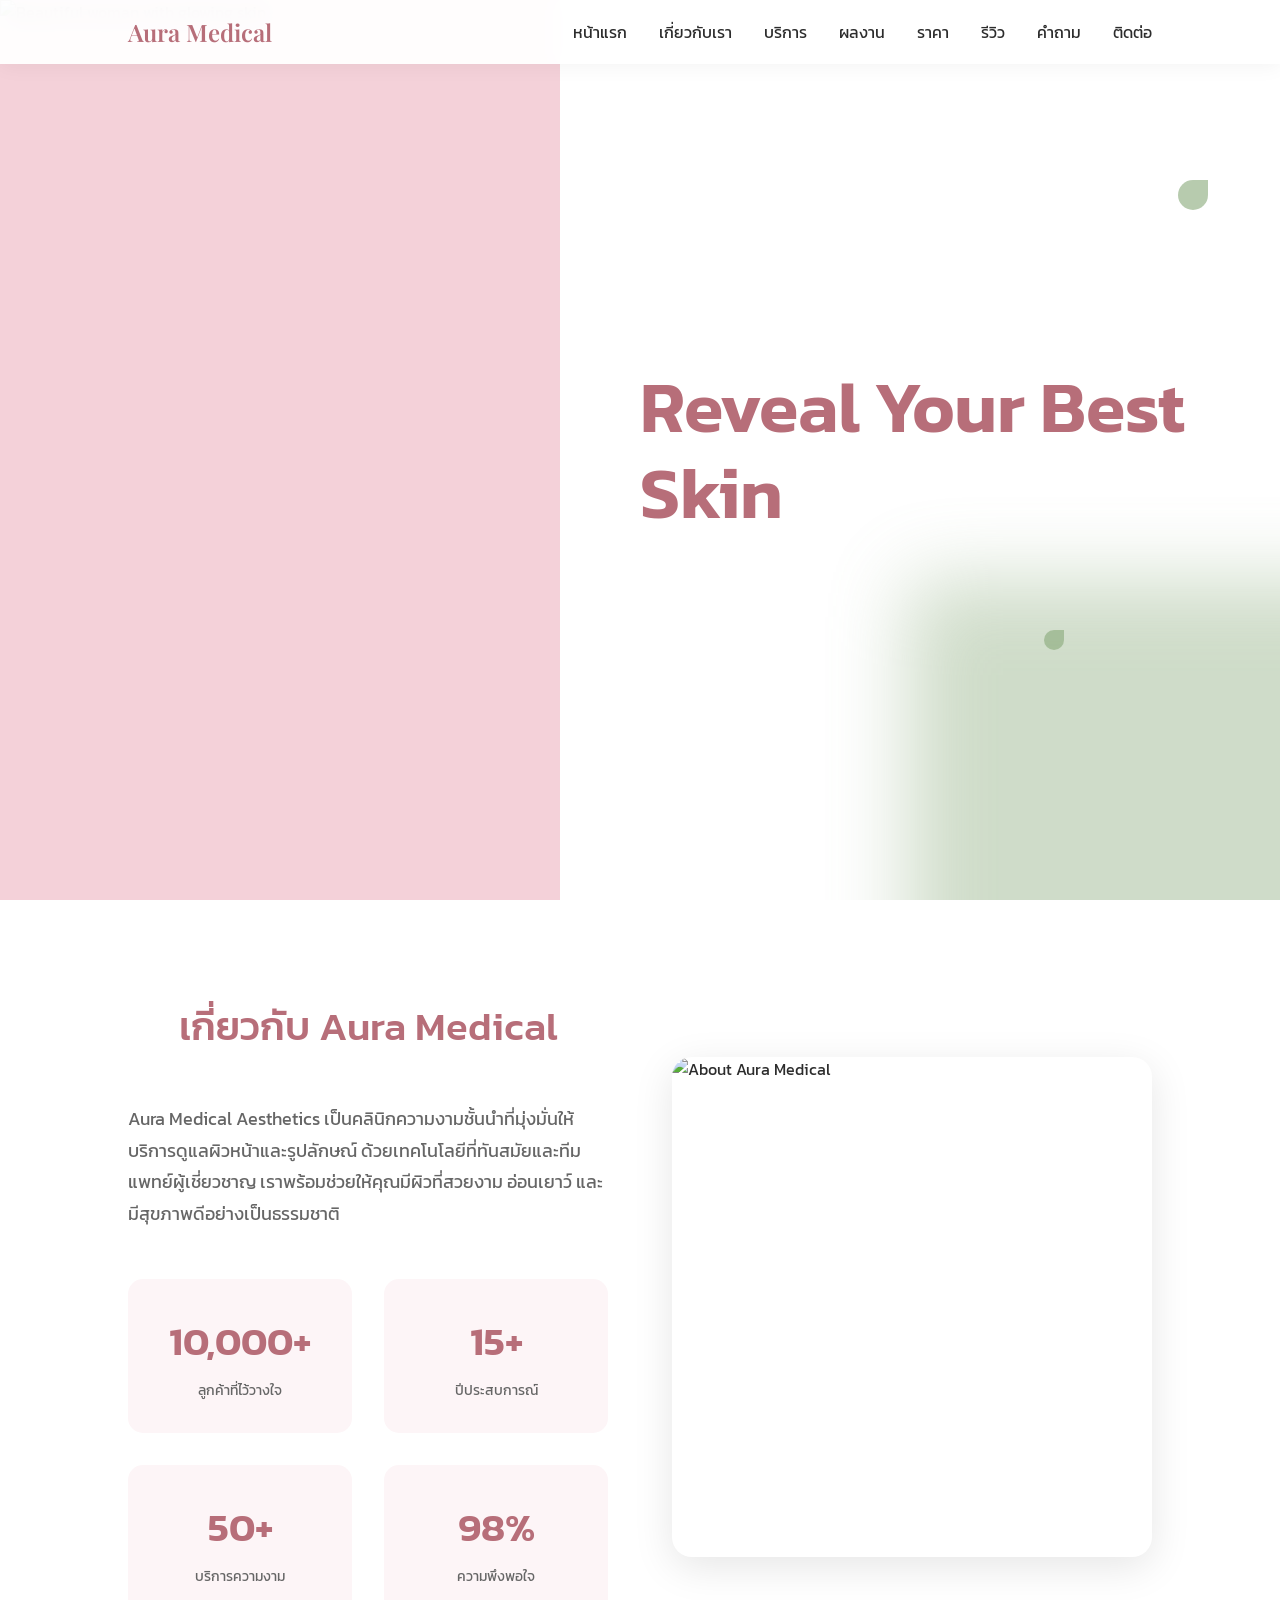
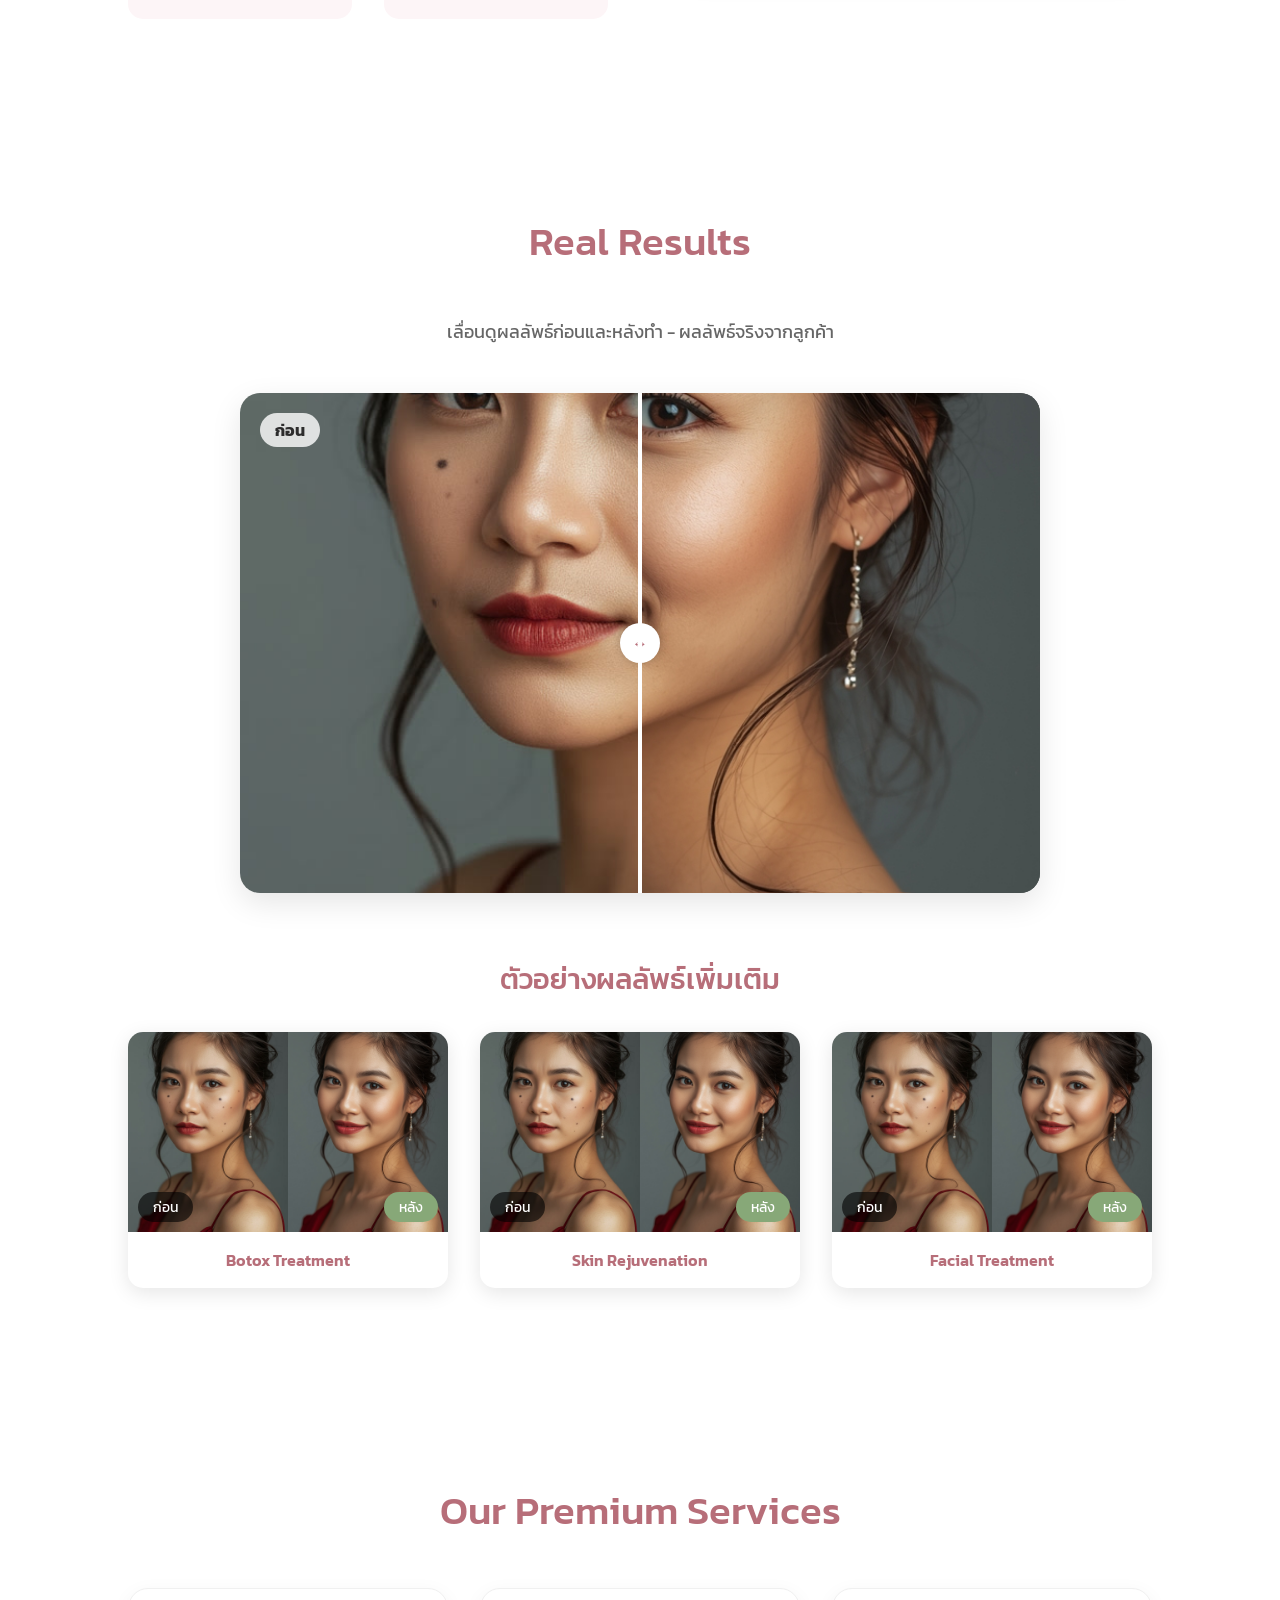
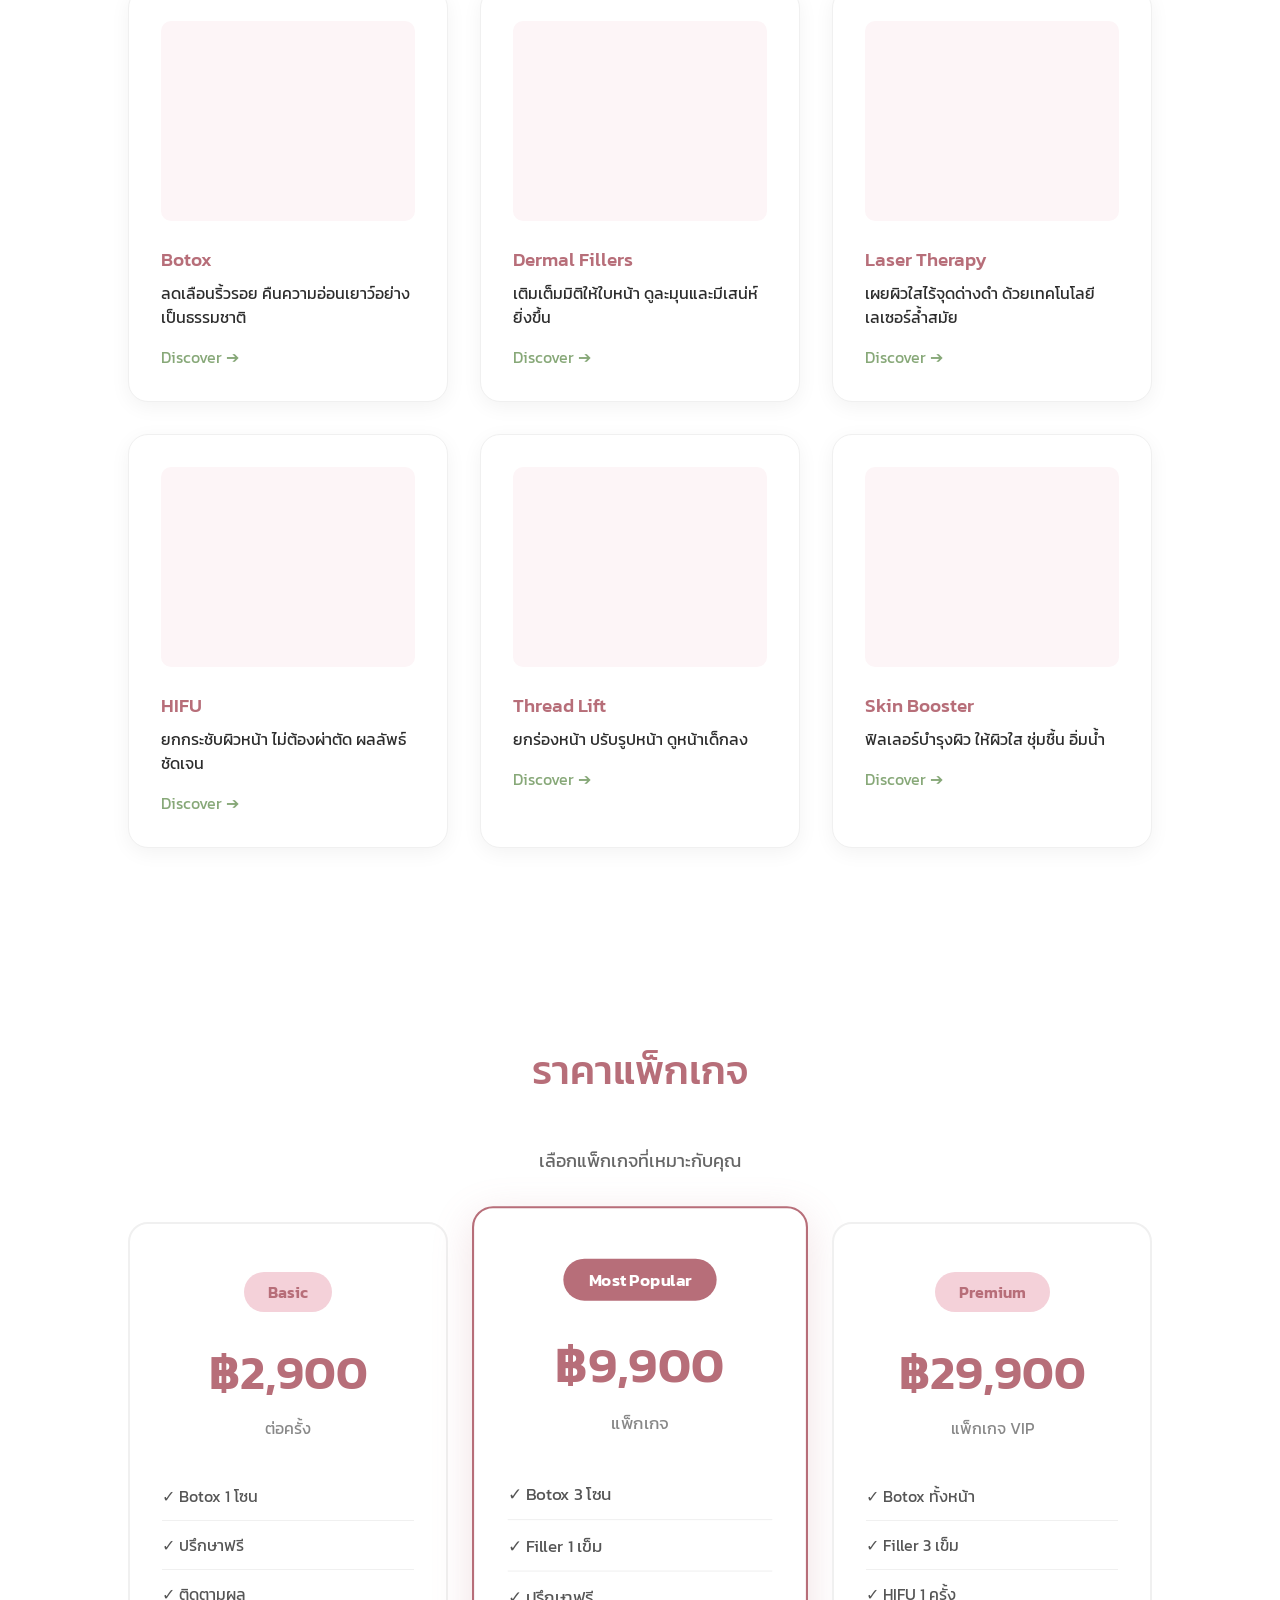
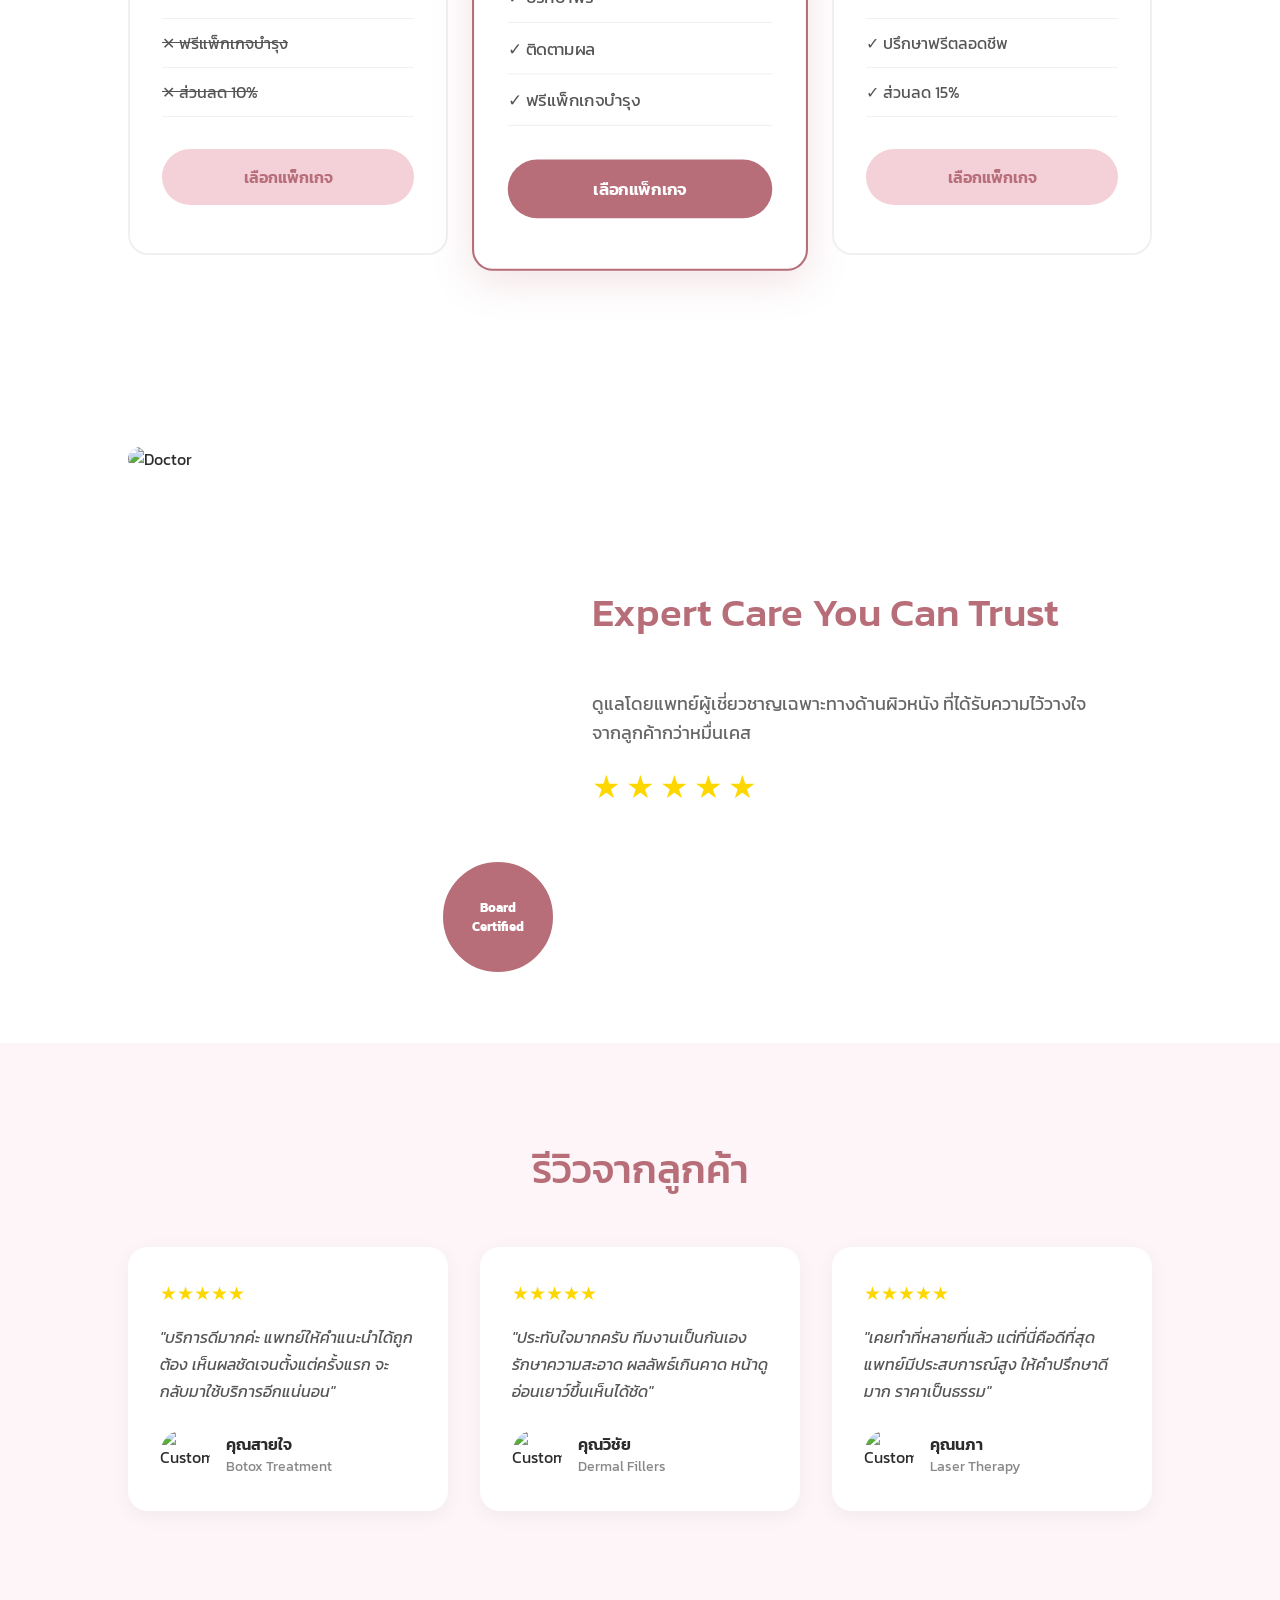
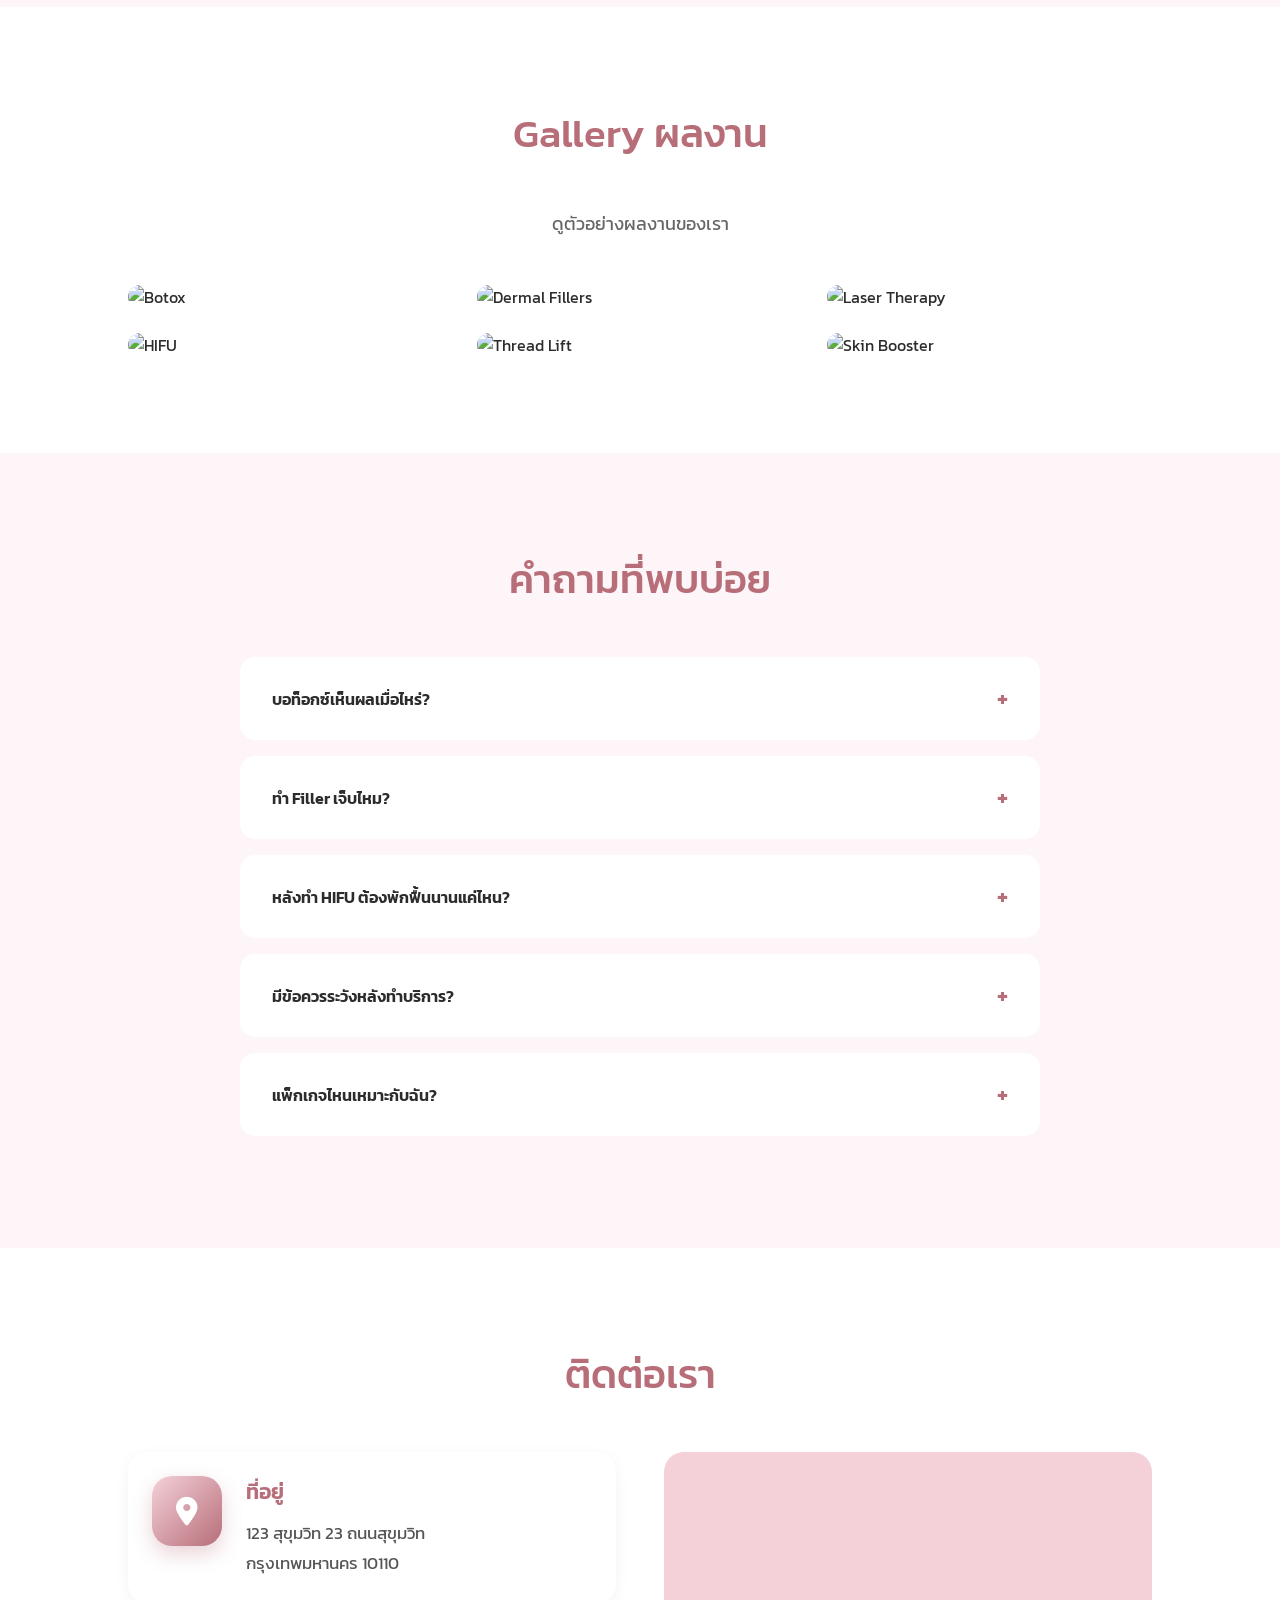
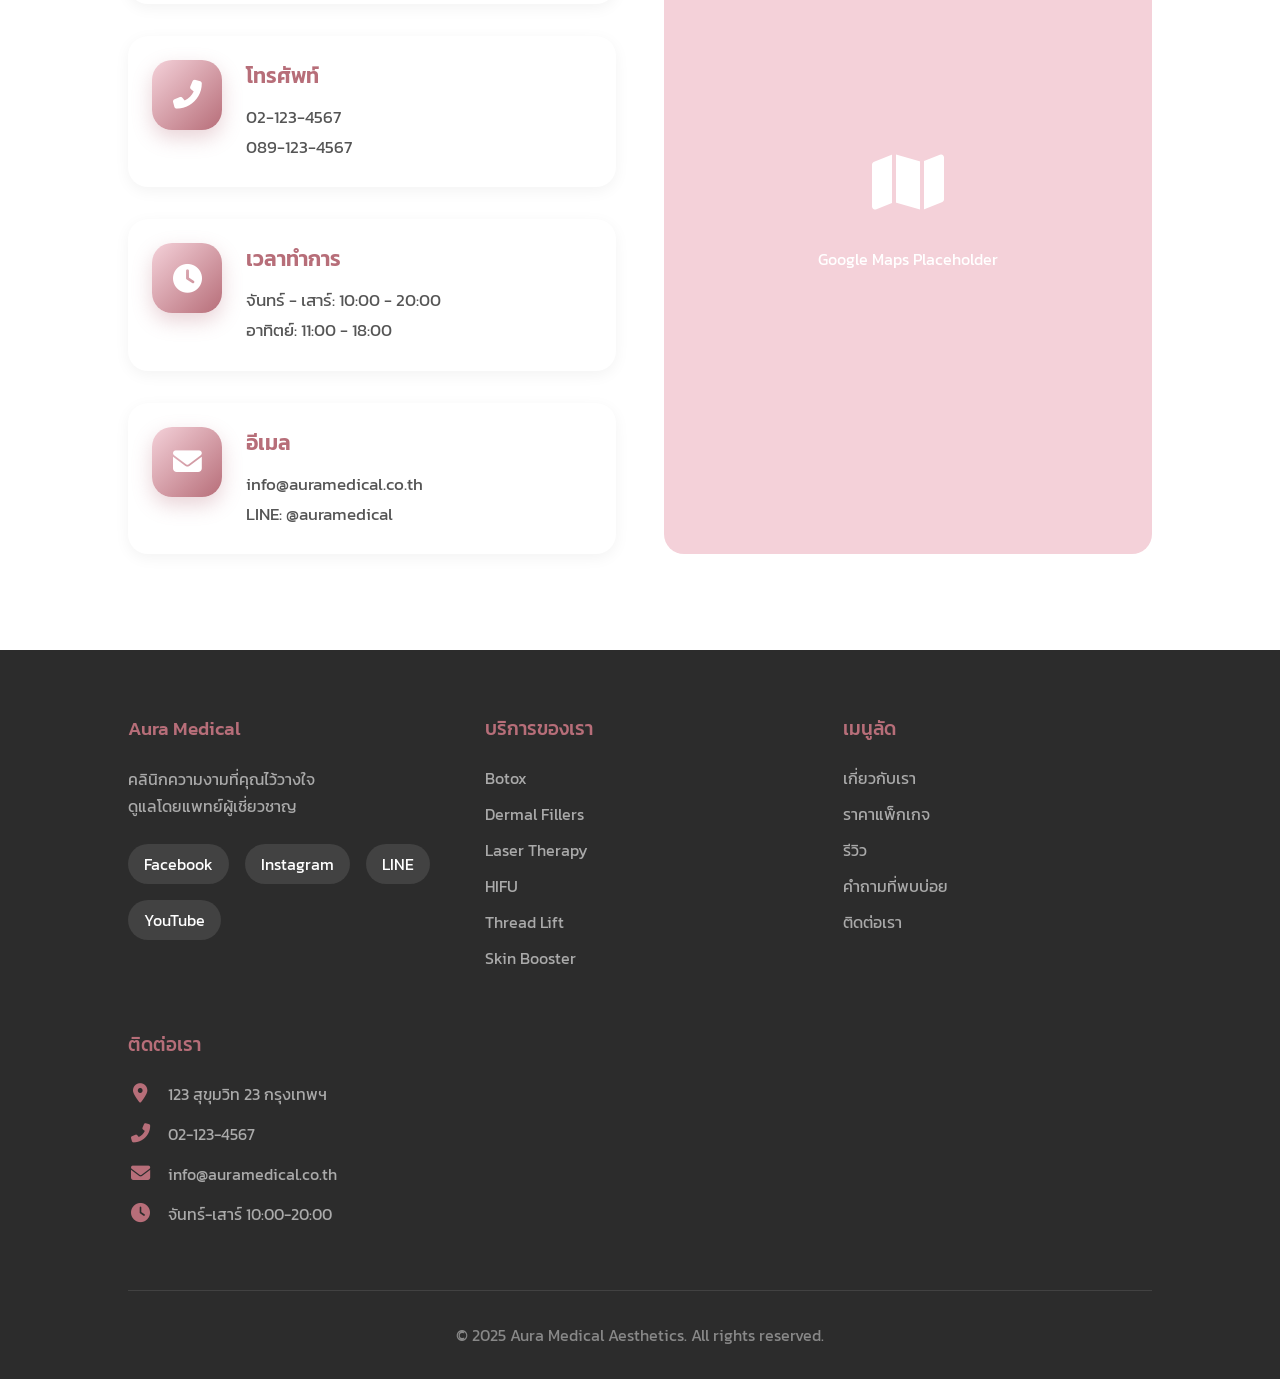
==== index.html @ c72ff9e1 "Initial commit: Aura Medical Aesthetics Website ✨ Features: - Complete medical aesthetics website wi" ====
<!DOCTYPE html>
<html lang="th">
<head>
    <meta charset="UTF-8">
    <meta name="viewport" content="width=device-width, initial-scale=1.0">
    <title>Aura Medical Aesthetics</title>
    <link rel="preconnect" href="https://fonts.googleapis.com">
    <link rel="preconnect" href="https://fonts.gstatic.com" crossorigin>
    <link href="https://fonts.googleapis.com/css2?family=Kanit:wght@300;400;500;600&family=Playfair+Display:wght@400;600&family=Prompt:wght@300;400;500;600&subset=thai&display=swap" rel="stylesheet">
    <link rel="stylesheet" href="https://cdnjs.cloudflare.com/ajax/libs/font-awesome/6.5.1/css/all.min.css">
    <link rel="stylesheet" href="css/styles.css">
</head>
<body>

    <div class="bg-blobs">
        <div class="blob blob-1"></div>
        <div class="blob blob-2"></div>
    </div>

    <!-- Navigation -->
    <nav class="navbar" id="navbar">
        <div class="nav-container">
            <div class="nav-logo">Aura Medical</div>
            <div class="nav-menu" id="nav-menu">
                <a href="#home" class="nav-link">หน้าแรก</a>
                <a href="#about" class="nav-link">เกี่ยวกับเรา</a>
                <a href="#services" class="nav-link">บริการ</a>
                <a href="#results" class="nav-link">ผลงาน</a>
                <a href="#pricing" class="nav-link">ราคา</a>
                <a href="#testimonials" class="nav-link">รีวิว</a>
                <a href="#faq" class="nav-link">คำถาม</a>
                <a href="#contact" class="nav-link">ติดต่อ</a>
            </div>
            <div class="nav-toggle" id="nav-toggle">
                <span></span>
                <span></span>
                <span></span>
            </div>
        </div>
    </nav>

    <section class="hero" id="home">
        <div class="hero-img">
            <img src="https://images.unsplash.com/photo-1576091160399-112ba8d25d1d?w=800&auto=format&fit=crop&q=80" alt="Beautiful woman with glowing skin" class="hero-bg-img">
        </div>
        <div class="hero-content">
            <div class="floating-element leaf-1"></div>
            <div class="floating-element leaf-2"></div>
            
            <div class="reveal-text-container" id="hero-text">
                </div>
        </div>
    </section>

    <!-- About Section -->
    <section class="section-padding about-section" id="about">
        <div class="about-container">
            <div class="about-content">
                <h2 class="section-title">เกี่ยวกับ Aura Medical</h2>
                <p class="about-text">
                    Aura Medical Aesthetics เป็นคลินิกความงามชั้นนำที่มุ่งมั่นให้บริการดูแลผิวหน้าและรูปลักษณ์
                    ด้วยเทคโนโลยีที่ทันสมัยและทีมแพทย์ผู้เชี่ยวชาญ เราพร้อมช่วยให้คุณมีผิวที่สวยงาม
                    อ่อนเยาว์ และมีสุขภาพดีอย่างเป็นธรรมชาติ
                </p>
                <div class="stats-grid">
                    <div class="stat-item">
                        <div class="stat-number">10,000+</div>
                        <div class="stat-label">ลูกค้าที่ไว้วางใจ</div>
                    </div>
                    <div class="stat-item">
                        <div class="stat-number">15+</div>
                        <div class="stat-label">ปีประสบการณ์</div>
                    </div>
                    <div class="stat-item">
                        <div class="stat-number">50+</div>
                        <div class="stat-label">บริการความงาม</div>
                    </div>
                    <div class="stat-item">
                        <div class="stat-number">98%</div>
                        <div class="stat-label">ความพึงพอใจ</div>
                    </div>
                </div>
            </div>
            <div class="about-image">
                <img src="https://images.unsplash.com/photo-1629909613654-28e377c37b09?w=600&auto=format&fit=crop&q=80" alt="About Aura Medical" class="about-img-real">
            </div>
        </div>
    </section>

    <!-- Before/After Results -->
    <section class="section-padding" id="results">
        <h2 class="section-title">Real Results</h2>
        <p class="section-subtitle">เลื่อนดูผลลัพธ์ก่อนและหลังทำ - ผลลัพธ์จริงจากลูกค้า</p>

        <div class="ba-container">
            <!-- Real Before/After Images -->
            <div class="ba-image img-before" style="background-image: url('image/Before.jpg'); background-size: cover; background-position: center;"></div>
            <div class="ba-image img-after" id="after-img" style="background-image: url('image/After.jpg'); background-size: cover; background-position: center;"></div>
            <div class="ba-divider" id="ba-divider"></div>
            <input type="range" min="0" max="100" value="50" class="ba-slider" id="ba-slider">

            <div class="ba-label label-before" id="label-before">ก่อน</div>
            <div class="ba-label label-after" id="label-after">หลัง</div>
        </div>

        <!-- Additional Before/After Examples -->
        <div class="ba-examples" style="margin-top: 4rem;">
            <h3 class="section-title" style="font-size: 1.8rem; margin-bottom: 2rem;">ตัวอย่างผลลัพธ์เพิ่มเติม</h3>
            <div class="ba-grid">
                <div class="ba-item">
                    <div class="ba-item-images">
                        <div class="ba-item-before" style="background-image: url('image/Before.jpg'); background-size: cover; background-position: center;"></div>
                        <div class="ba-item-after" style="background-image: url('image/After.jpg'); background-size: cover; background-position: center;"></div>
                    </div>
                    <div class="ba-item-label">Botox Treatment</div>
                </div>
                <div class="ba-item">
                    <div class="ba-item-images">
                        <div class="ba-item-before" style="background-image: url('image/Before.jpg'); background-size: cover; background-position: center;"></div>
                        <div class="ba-item-after" style="background-image: url('image/After.jpg'); background-size: cover; background-position: center;"></div>
                    </div>
                    <div class="ba-item-label">Skin Rejuvenation</div>
                </div>
                <div class="ba-item">
                    <div class="ba-item-images">
                        <div class="ba-item-before" style="background-image: url('image/Before.jpg'); background-size: cover; background-position: center;"></div>
                        <div class="ba-item-after" style="background-image: url('image/After.jpg'); background-size: cover; background-position: center;"></div>
                    </div>
                    <div class="ba-item-label">Facial Treatment</div>
                </div>
            </div>
        </div>
    </section>

    <!-- Services Section -->
    <section class="section-padding" id="services" style="background-color: var(--pure-white);">
        <h2 class="section-title">Our Premium Services</h2>
        <div class="treatment-grid">
            <div class="card">
                <div class="card-img" style="background-image: url('https://images.unsplash.com/photo-1570172619644-dfd03ed5d881?w=400&auto=format&fit=crop&q=80'); background-size: cover; background-position: center;"></div>
                <h3>Botox</h3>
                <p>ลดเลือนริ้วรอย คืนความอ่อนเยาว์อย่างเป็นธรรมชาติ</p>
                <span class="card-arrow">Discover ➔</span>
            </div>
            <div class="card">
                <div class="card-img" style="background-image: url('https://images.unsplash.com/photo-1519494026892-80bbd2d6fd0d?w=400&auto=format&fit=crop&q=80'); background-size: cover; background-position: center;"></div>
                <h3>Dermal Fillers</h3>
                <p>เติมเต็มมิติให้ใบหน้า ดูละมุนและมีเสน่ห์ยิ่งขึ้น</p>
                <span class="card-arrow">Discover ➔</span>
            </div>
            <div class="card">
                <div class="card-img" style="background-image: url('https://images.unsplash.com/photo-1616394584738-fc6e612e71b9?w=400&auto=format&fit=crop&q=80'); background-size: cover; background-position: center;"></div>
                <h3>Laser Therapy</h3>
                <p>เผยผิวใสไร้จุดด่างดำ ด้วยเทคโนโลยีเลเซอร์ล้ำสมัย</p>
                <span class="card-arrow">Discover ➔</span>
            </div>
            <div class="card">
                <div class="card-img" style="background-image: url('https://images.unsplash.com/photo-1576091160550-2173dba999ef?w=400&auto=format&fit=crop&q=80'); background-size: cover; background-position: center;"></div>
                <h3>HIFU</h3>
                <p>ยกกระชับผิวหน้า ไม่ต้องผ่าตัด ผลลัพธ์ชัดเจน</p>
                <span class="card-arrow">Discover ➔</span>
            </div>
            <div class="card">
                <div class="card-img" style="background-image: url('https://images.unsplash.com/photo-1522337360788-8b13dee7a37e?w=400&auto=format&fit=crop&q=80'); background-size: cover; background-position: center;"></div>
                <h3>Thread Lift</h3>
                <p>ยกร่องหน้า ปรับรูปหน้า ดูหน้าเด็กลง</p>
                <span class="card-arrow">Discover ➔</span>
            </div>
            <div class="card">
                <div class="card-img" style="background-image: url('https://images.unsplash.com/photo-1598440947619-2c35fc9aa908?w=400&auto=format&fit=crop&q=80'); background-size: cover; background-position: center;"></div>
                <h3>Skin Booster</h3>
                <p>ฟิลเลอร์บำรุงผิว ให้ผิวใส ชุ่มชื้น อิ่มน้ำ</p>
                <span class="card-arrow">Discover ➔</span>
            </div>
        </div>
    </section>

    <!-- Pricing Section -->
    <section class="section-padding pricing-section" id="pricing">
        <h2 class="section-title">ราคาแพ็กเกจ</h2>
        <p class="section-subtitle">เลือกแพ็กเกจที่เหมาะกับคุณ</p>
        <div class="pricing-grid">
            <div class="pricing-card">
                <div class="pricing-badge">Basic</div>
                <div class="pricing-price">฿2,900</div>
                <div class="pricing-period">ต่อครั้ง</div>
                <ul class="pricing-features">
                    <li>✓ Botox 1 โซน</li>
                    <li>✓ ปรึกษาฟรี</li>
                    <li>✓ ติดตามผล</li>
                    <li class="feature-disabled">✕ ฟรีแพ็กเกจบำรุง</li>
                    <li class="feature-disabled">✕ ส่วนลด 10%</li>
                </ul>
                <button class="pricing-btn btn-basic">เลือกแพ็กเกจ</button>
            </div>
            <div class="pricing-card featured">
                <div class="pricing-badge popular">Most Popular</div>
                <div class="pricing-price">฿9,900</div>
                <div class="pricing-period">แพ็กเกจ</div>
                <ul class="pricing-features">
                    <li>✓ Botox 3 โซน</li>
                    <li>✓ Filler 1 เข็ม</li>
                    <li>✓ ปรึกษาฟรี</li>
                    <li>✓ ติดตามผล</li>
                    <li>✓ ฟรีแพ็กเกจบำรุง</li>
                </ul>
                <button class="pricing-btn btn-popular">เลือกแพ็กเกจ</button>
            </div>
            <div class="pricing-card">
                <div class="pricing-badge">Premium</div>
                <div class="pricing-price">฿29,900</div>
                <div class="pricing-period">แพ็กเกจ VIP</div>
                <ul class="pricing-features">
                    <li>✓ Botox ทั้งหน้า</li>
                    <li>✓ Filler 3 เข็ม</li>
                    <li>✓ HIFU 1 ครั้ง</li>
                    <li>✓ ปรึกษาฟรีตลอดชีพ</li>
                    <li>✓ ส่วนลด 15%</li>
                </ul>
                <button class="pricing-btn btn-premium">เลือกแพ็กเกจ</button>
            </div>
        </div>
    </section>

    <!-- Trust Section with Doctor -->
    <section class="section-padding trust-section">
        <div class="doctor-img-wrapper">
            <img src="https://images.unsplash.com/photo-1622253692010-333f2da6031d?w=500&auto=format&fit=crop&q=80" alt="Doctor" class="doctor-img-real">
            <div class="badge">Board<br>Certified</div>
        </div>
        <div>
            <h2 class="section-title" style="text-align: left;">Expert Care You Can Trust</h2>
            <p style="color: #666; font-size: 1.1rem; line-height: 1.6; max-width: 500px;">
                ดูแลโดยแพทย์ผู้เชี่ยวชาญเฉพาะทางด้านผิวหนัง ที่ได้รับความไว้วางใจจากลูกค้ากว่าหมื่นเคส
            </p>
            <div class="stars-container" id="review-stars">
                <span class="star">★</span>
                <span class="star">★</span>
                <span class="star">★</span>
                <span class="star">★</span>
                <span class="star">★</span>
            </div>
        </div>
    </section>

    <!-- Testimonials Section -->
    <section class="section-padding testimonials-section" id="testimonials">
        <h2 class="section-title">รีวิวจากลูกค้า</h2>
        <div class="testimonials-grid">
            <div class="testimonial-card">
                <div class="testimonial-rating">★★★★★</div>
                <p class="testimonial-text">
                    "บริการดีมากค่ะ แพทย์ให้คำแนะนำได้ถูกต้อง เห็นผลชัดเจนตั้งแต่ครั้งแรก
                    จะกลับมาใช้บริการอีกแน่นอน"
                </p>
                <div class="testimonial-author">
                    <img src="https://images.unsplash.com/photo-1494790108377-be9c29b29330?w=100&auto=format&fit=crop&q=80" alt="Customer" class="author-avatar-img">
                    <div class="author-info">
                        <div class="author-name">คุณสายใจ</div>
                        <div class="author-service">Botox Treatment</div>
                    </div>
                </div>
            </div>
            <div class="testimonial-card">
                <div class="testimonial-rating">★★★★★</div>
                <p class="testimonial-text">
                    "ประทับใจมากครับ ทีมงานเป็นกันเอง รักษาความสะอาด
                    ผลลัพธ์เกินคาด หน้าดูอ่อนเยาว์ขึ้นเห็นได้ชัด"
                </p>
                <div class="testimonial-author">
                    <img src="https://images.unsplash.com/photo-1507003211169-0a1dd7228f2d?w=100&auto=format&fit=crop&q=80" alt="Customer" class="author-avatar-img">
                    <div class="author-info">
                        <div class="author-name">คุณวิชัย</div>
                        <div class="author-service">Dermal Fillers</div>
                    </div>
                </div>
            </div>
            <div class="testimonial-card">
                <div class="testimonial-rating">★★★★★</div>
                <p class="testimonial-text">
                    "เคยทำที่หลายที่แล้ว แต่ที่นี่คือดีที่สุด แพทย์มีประสบการณ์สูง
                    ให้คำปรึกษาดีมาก ราคาเป็นธรรม"
                </p>
                <div class="testimonial-author">
                    <img src="https://images.unsplash.com/photo-1438761681033-6461ffad8d80?w=100&auto=format&fit=crop&q=80" alt="Customer" class="author-avatar-img">
                    <div class="author-info">
                        <div class="author-name">คุณนภา</div>
                        <div class="author-service">Laser Therapy</div>
                    </div>
                </div>
            </div>
        </div>
    </section>

    <!-- Gallery Section -->
    <section class="section-padding gallery-section">
        <h2 class="section-title">Gallery ผลงาน</h2>
        <p class="section-subtitle">ดูตัวอย่างผลงานของเรา</p>
        <div class="gallery-grid">
            <div class="gallery-item">
                <img src="https://images.unsplash.com/photo-1570172619644-dfd03ed5d881?w=400&auto=format&fit=crop&q=80" alt="Botox" class="gallery-img-real">
                <div class="gallery-overlay">
                    <div class="gallery-caption">Botox Treatment</div>
                </div>
            </div>
            <div class="gallery-item">
                <img src="https://images.unsplash.com/photo-1519494026892-80bbd2d6fd0d?w=400&auto=format&fit=crop&q=80" alt="Dermal Fillers" class="gallery-img-real">
                <div class="gallery-overlay">
                    <div class="gallery-caption">Dermal Fillers</div>
                </div>
            </div>
            <div class="gallery-item">
                <img src="https://images.unsplash.com/photo-1616394584738-fc6e612e71b9?w=400&auto=format&fit=crop&q=80" alt="Laser Therapy" class="gallery-img-real">
                <div class="gallery-overlay">
                    <div class="gallery-caption">Laser Therapy</div>
                </div>
            </div>
            <div class="gallery-item">
                <img src="https://images.unsplash.com/photo-1576091160550-2173dba999ef?w=400&auto=format&fit=crop&q=80" alt="HIFU" class="gallery-img-real">
                <div class="gallery-overlay">
                    <div class="gallery-caption">HIFU</div>
                </div>
            </div>
            <div class="gallery-item">
                <img src="https://images.unsplash.com/photo-1522337360788-8b13dee7a37e?w=400&auto=format&fit=crop&q=80" alt="Thread Lift" class="gallery-img-real">
                <div class="gallery-overlay">
                    <div class="gallery-caption">Thread Lift</div>
                </div>
            </div>
            <div class="gallery-item">
                <img src="https://images.unsplash.com/photo-1598440947619-2c35fc9aa908?w=400&auto=format&fit=crop&q=80" alt="Skin Booster" class="gallery-img-real">
                <div class="gallery-overlay">
                    <div class="gallery-caption">Skin Booster</div>
                </div>
            </div>
        </div>
    </section>

    <!-- FAQ Section -->
    <section class="section-padding faq-section" id="faq">
        <h2 class="section-title">คำถามที่พบบ่อย</h2>
        <div class="faq-container">
            <div class="faq-item">
                <div class="faq-question">
                    <span>บอท็อกซ์เห็นผลเมื่อไหร่?</span>
                    <span class="faq-icon">+</span>
                </div>
                <div class="faq-answer">
                    บอท็อกซ์จะเริ่มเห็นผลภายใน 3-7 วัน และจะเห็นผลชัดเจนที่สุดที่ 2 สัปดาห์
                    ผลลัพธ์จะอยู่ได้นาน 4-6 เดือน ขึ้นอยู่กับสภาพผิวแต่ละบุคคล
                </div>
            </div>
            <div class="faq-item">
                <div class="faq-question">
                    <span>ทำ Filler เจ็บไหม?</span>
                    <span class="faq-icon">+</span>
                </div>
                <div class="faq-answer">
                    ก่อนทำจะมีการแปะยาชาก่อน ทำให้ระหว่างทำไม่เจ็บมาก
                    รู้สึกตึงๆ เล็กน้อยเท่านั้น ใช้เวลาไม่นานประมาณ 30-45 นาที
                </div>
            </div>
            <div class="faq-item">
                <div class="faq-question">
                    <span>หลังทำ HIFU ต้องพักฟื้นนานแค่ไหน?</span>
                    <span class="faq-icon">+</span>
                </div>
                <div class="faq-answer">
                    HIFU เป็นการรักษาที่ไม่ต้องผ่าตัด ไม่ต้องพักฟื้น
                    สามารถทำกิจกรรมประจำวันได้ตามปกติทันทีหลังทำ
                </div>
            </div>
            <div class="faq-item">
                <div class="faq-question">
                    <span>มีข้อควรระวังหลังทำบริการ?</span>
                    <span class="faq-icon">+</span>
                </div>
                <div class="faq-answer">
                    - หลีกเลี่ยงการนอนคว่ำใน 6 ชั่วโมงแรก
                    - งดออกกำลังกายหนัก 1 วัน
                    - งดดื่มแอลกอฮอล์ 24 ชั่วโมง
                    - หลีกเลี่ยงความร้อนและแสงแดด
                </div>
            </div>
            <div class="faq-item">
                <div class="faq-question">
                    <span>แพ็กเกจไหนเหมาะกับฉัน?</span>
                    <span class="faq-icon">+</span>
                </div>
                <div class="faq-answer">
                    แนะนำให้มาปรึกษาแพทย์ของเราฟรี เพื่อวิเคราะห์ปัญหาผิว
                    และแนะนำแพ็กเกจที่เหมาะสมที่สุดกับสภาพผิวและงบประมาณของคุณ
                </div>
            </div>
        </div>
    </section>

    <!-- Contact Section -->
    <section class="section-padding contact-section" id="contact">
        <h2 class="section-title">ติดต่อเรา</h2>
        <div class="contact-container">
            <div class="contact-info">
                <div class="contact-item">
                    <div class="contact-icon"><i class="fas fa-map-marker-alt"></i></div>
                    <div class="contact-details">
                        <h3>ที่อยู่</h3>
                        <p>123 สุขุมวิท 23 ถนนสุขุมวิท<br>กรุงเทพมหานคร 10110</p>
                    </div>
                </div>
                <div class="contact-item">
                    <div class="contact-icon"><i class="fas fa-phone-alt"></i></div>
                    <div class="contact-details">
                        <h3>โทรศัพท์</h3>
                        <p>02-123-4567<br>089-123-4567</p>
                    </div>
                </div>
                <div class="contact-item">
                    <div class="contact-icon"><i class="fas fa-clock"></i></div>
                    <div class="contact-details">
                        <h3>เวลาทำการ</h3>
                        <p>จันทร์ - เสาร์: 10:00 - 20:00<br>อาทิตย์: 11:00 - 18:00</p>
                    </div>
                </div>
                <div class="contact-item">
                    <div class="contact-icon"><i class="fas fa-envelope"></i></div>
                    <div class="contact-details">
                        <h3>อีเมล</h3>
                        <p>info@auramedical.co.th<br>LINE: @auramedical</p>
                    </div>
                </div>
            </div>
            <div class="contact-map">
                <div class="map-placeholder">
                    <div class="map-icon"><i class="fas fa-map"></i></div>
                    <p>Google Maps Placeholder</p>
                </div>
            </div>
        </div>
    </section>

    <!-- Footer -->
    <footer class="footer">
        <div class="footer-content">
            <div class="footer-section">
                <h3 class="footer-title">Aura Medical</h3>
                <p class="footer-desc">
                    คลินิกความงามที่คุณไว้วางใจ<br>
                    ดูแลโดยแพทย์ผู้เชี่ยวชาญ
                </p>
                <div class="social-links">
                    <a href="#" class="social-link">Facebook</a>
                    <a href="#" class="social-link">Instagram</a>
                    <a href="#" class="social-link">LINE</a>
                    <a href="#" class="social-link">YouTube</a>
                </div>
            </div>
            <div class="footer-section">
                <h3 class="footer-title">บริการของเรา</h3>
                <ul class="footer-links">
                    <li><a href="#services">Botox</a></li>
                    <li><a href="#services">Dermal Fillers</a></li>
                    <li><a href="#services">Laser Therapy</a></li>
                    <li><a href="#services">HIFU</a></li>
                    <li><a href="#services">Thread Lift</a></li>
                    <li><a href="#services">Skin Booster</a></li>
                </ul>
            </div>
            <div class="footer-section">
                <h3 class="footer-title">เมนูลัด</h3>
                <ul class="footer-links">
                    <li><a href="#about">เกี่ยวกับเรา</a></li>
                    <li><a href="#pricing">ราคาแพ็กเกจ</a></li>
                    <li><a href="#testimonials">รีวิว</a></li>
                    <li><a href="#faq">คำถามที่พบบ่อย</a></li>
                    <li><a href="#contact">ติดต่อเรา</a></li>
                </ul>
            </div>
            <div class="footer-section">
                <h3 class="footer-title">ติดต่อเรา</h3>
                <ul class="footer-contact">
                    <li><i class="fas fa-map-marker-alt"></i> 123 สุขุมวิท 23 กรุงเทพฯ</li>
                    <li><i class="fas fa-phone-alt"></i> 02-123-4567</li>
                    <li><i class="fas fa-envelope"></i> info@auramedical.co.th</li>
                    <li><i class="fas fa-clock"></i> จันทร์-เสาร์ 10:00-20:00</li>
                </ul>
            </div>
        </div>
        <div class="footer-bottom">
            <p>&copy; 2025 Aura Medical Aesthetics. All rights reserved.</p>
        </div>
    </footer>

    <script src="js/main.js"></script>
</body>
</html>
---- css/styles.css ----
:root {
    --sage-green: #87A878;
    --soft-pink: #F4D1D9;
    --very-light-pink: #fdf5f7;
    --pure-white: #FFFFFF;
    --rose-gold: #B76E79;
    --text-dark: #2c2c2c;
}

/* Font loading - Prevent flash of unstyled text */
html {
    visibility: visible;
}
html.fonts-loaded {
    visibility: visible;
}

* {
    margin: 0;
    padding: 0;
    box-sizing: border-box;
}

body {
    font-family: 'Kanit', 'Prompt', 'Sarabun', -apple-system, BlinkMacSystemFont, 'Segoe UI', 'Tahoma', sans-serif;
    color: var(--text-dark);
    background-color: var(--pure-white);
    overflow-x: hidden;
}

h1, h2, h3 {
    font-family: 'Kanit', 'Prompt', 'Playfair Display', serif;
    font-weight: 500;
}

/* --- Background Blobs --- */
.bg-blobs {
    position: fixed;
    top: 0; left: 0; width: 100vw; height: 100vh;
    z-index: -1;
    overflow: hidden;
    pointer-events: none;
}
.blob {
    position: absolute;
    filter: blur(40px);
    opacity: 0.4;
    animation: morph 15s ease-in-out infinite alternate, float 20s ease-in-out infinite;
}
.blob-1 {
    width: 400px; height: 400px;
    background: var(--soft-pink);
    top: -10%; left: -10%;
}
.blob-2 {
    width: 500px; height: 500px;
    background: var(--sage-green);
    bottom: -20%; right: -10%;
    animation-delay: -5s;
}

@keyframes morph {
    0% { border-radius: 60% 40% 30% 70% / 60% 30% 70% 40%; }
    50% { border-radius: 30% 60% 70% 40% / 50% 60% 30% 60%; }
    100% { border-radius: 60% 40% 30% 70% / 60% 30% 70% 40%; }
}
@keyframes float {
    0% { transform: translate(0, 0) rotate(0deg); }
    50% { transform: translate(50px, 30px) rotate(20deg); }
    100% { transform: translate(0, 0) rotate(0deg); }
}

/* --- Hero Section --- */
.hero {
    display: flex;
    height: 100vh;
    position: relative;
}
.hero-img {
    flex: 1;
    background-color: var(--soft-pink);
    position: relative;
    overflow: hidden;
}
.hero-bg-img {
    width: 100%;
    height: 100%;
    object-fit: cover;
}
.hero-content {
    flex: 1;
    display: flex;
    align-items: center;
    padding: 5rem;
    position: relative;
}
.reveal-text-container {
    font-size: 4.5rem;
    font-weight: 600;
    line-height: 1.2;
    color: var(--rose-gold);
}
.word-mask {
    display: inline-block;
    overflow: hidden;
    vertical-align: bottom;
}
.word {
    display: inline-block;
    transform: translateY(100%);
    animation: revealUp 0.8s cubic-bezier(0.77, 0, 0.175, 1) forwards;
}
@keyframes revealUp { to { transform: translateY(0); } }

/* Floating Parallax Elements */
.floating-element {
    position: absolute;
    width: 30px; height: 30px;
    background: var(--sage-green);
    border-radius: 50% 0 50% 50%; /* Leaf shape */
    opacity: 0.6;
}
.leaf-1 { top: 20%; right: 10%; animation: floatLeaf 8s ease-in-out infinite; }
.leaf-2 { top: 70%; right: 30%; width: 20px; height: 20px; animation: floatLeaf 12s ease-in-out infinite alternate-reverse; }

@keyframes floatLeaf {
    0% { transform: translateY(0) rotate(0deg); }
    50% { transform: translateY(-30px) rotate(45deg); }
    100% { transform: translateY(0) rotate(0deg); }
}

/* --- Before/After Section --- */
.section-padding { padding: 6rem 10%; }
.section-title { text-align: center; margin-bottom: 3rem; font-size: 2.5rem; color: var(--rose-gold); }
.section-subtitle { text-align: center; color: #666; font-size: 1.1rem; margin-bottom: 2rem; }

.ba-container {
    position: relative;
    width: 100%;
    max-width: 800px;
    height: 500px;
    margin: 0 auto;
    border-radius: 20px;
    overflow: hidden;
    box-shadow: 0 10px 30px rgba(0,0,0,0.1);
}
.ba-image {
    position: absolute;
    top: 0; left: 0;
    width: 100%; height: 100%;
    object-fit: cover;
    background-size: cover;
    background-position: center;
    transition: filter 0.5s ease;
}
.img-before {
    background: #dcdcdc;
}
.img-after {
    background: var(--sage-green);
    clip-path: inset(0 0 0 50%);
}

.ba-slider {
    position: absolute;
    appearance: none;
    width: 100%; height: 100%;
    background: transparent;
    outline: none;
    z-index: 10;
    margin: 0;
}
.ba-slider::-webkit-slider-thumb {
    appearance: none; width: 4px; height: 500px; background: white; cursor: ew-resize;
}
.ba-divider {
    position: absolute;
    top: 0; left: 50%;
    width: 4px; height: 100%;
    background: white;
    z-index: 5;
    transform: translateX(-50%);
    pointer-events: none;
}
.ba-divider::after {
    content: '↔'; position: absolute; top: 50%; left: 50%;
    transform: translate(-50%, -50%);
    width: 40px; height: 40px; background: white;
    border-radius: 50%; display: flex; align-items: center; justify-content: center;
    color: var(--rose-gold); box-shadow: 0 0 10px rgba(0,0,0,0.2);
}
.ba-label {
    position: absolute; top: 20px; padding: 5px 15px; background: rgba(255,255,255,0.8);
    border-radius: 20px; font-weight: bold; transition: opacity 0.3s; z-index: 6;
}
.label-before { left: 20px; opacity: 1; }
.label-after { right: 20px; opacity: 0; }

/* --- Before/After Examples Grid --- */
.ba-examples {
    max-width: 1200px;
    margin: 0 auto;
}
.ba-grid {
    display: grid;
    grid-template-columns: repeat(auto-fit, minmax(300px, 1fr));
    gap: 2rem;
    margin-top: 2rem;
}
.ba-item {
    background: white;
    border-radius: 15px;
    overflow: hidden;
    box-shadow: 0 5px 20px rgba(0,0,0,0.1);
    transition: transform 0.3s ease;
}
.ba-item:hover {
    transform: translateY(-10px);
}
.ba-item-images {
    display: grid;
    grid-template-columns: 1fr 1fr;
    gap: 0;
}
.ba-item-before,
.ba-item-after {
    height: 200px;
    background-size: cover;
    background-position: center;
    position: relative;
    transition: filter 0.3s ease, transform 0.3s ease;
}
.ba-item:hover .ba-item-before,
.ba-item:hover .ba-item-after {
    transform: scale(1.05);
}
.ba-item-before::after {
    content: 'ก่อน';
    position: absolute;
    bottom: 10px; left: 10px;
    background: rgba(0,0,0,0.6);
    color: white;
    padding: 5px 15px;
    border-radius: 15px;
    font-size: 0.85rem;
}
.ba-item-after::after {
    content: 'หลัง';
    position: absolute;
    bottom: 10px; right: 10px;
    background: var(--sage-green);
    color: white;
    padding: 5px 15px;
    border-radius: 15px;
    font-size: 0.85rem;
}
.ba-item-label {
    padding: 1rem;
    text-align: center;
    font-weight: 600;
    color: var(--rose-gold);
}

/* --- Treatment Cards --- */
.treatment-grid {
    display: grid;
    grid-template-columns: repeat(auto-fit, minmax(300px, 1fr));
    gap: 2rem;
}
.card {
    background: var(--pure-white);
    border-radius: 20px;
    padding: 2rem;
    box-shadow: 0 5px 20px rgba(0,0,0,0.05);
    transition: all 0.3s ease;
    cursor: pointer;
    border: 1px solid #f0f0f0;
}
.card-img {
    width: 100%; height: 200px; background: var(--very-light-pink);
    border-radius: 10px; margin-bottom: 1.5rem;
}
.card h3 { color: var(--rose-gold); margin-bottom: 0.5rem; }
.card-arrow {
    display: inline-block; margin-top: 1rem; color: var(--sage-green); transition: transform 0.3s ease;
}

.card:hover {
    transform: translateY(-20px);
    background-color: var(--very-light-pink);
}
.card:hover .card-arrow {
    transform: translateX(10px);
}

/* --- Trust Signals --- */
.trust-section { display: flex; align-items: center; gap: 4rem; background: white; }
.doctor-img-wrapper { position: relative; width: 400px; height: 500px; }
.doctor-img { width: 100%; height: 100%; background: #e0e0e0; border-radius: 20px; object-fit: cover; display: none; }
.doctor-img-real {
    width: 100%;
    height: 100%;
    object-fit: cover;
    border-radius: 20px;
}
.badge {
    position: absolute; bottom: -30px; right: -30px;
    width: 120px; height: 120px; background: var(--rose-gold); color: white;
    border-radius: 50%; display: flex; align-items: center; justify-content: center;
    text-align: center; font-size: 0.8rem; font-weight: bold; border: 5px solid white;
    animation: spin 10s linear infinite;
}
@keyframes spin { 100% { transform: rotate(360deg); } }

.stars-container { display: flex; gap: 5px; margin-top: 1rem; }
.star { color: #ddd; font-size: 2rem; transition: color 0.5s ease; }
.star.filled { color: #FFD700; }

/* --- Booking Form --- */
.booking-container { max-width: 600px; margin: 0 auto; background: white; padding: 3rem; border-radius: 20px; box-shadow: 0 10px 40px rgba(0,0,0,0.08); overflow: hidden; }
.progress-bar { width: 100%; height: 4px; background: #eee; border-radius: 2px; margin-bottom: 2rem; overflow: hidden; }
.progress-fill { width: 33.33%; height: 100%; background: var(--sage-green); transition: width 0.5s ease; }

.form-track { display: flex; width: 300%; transition: transform 0.5s cubic-bezier(0.68, -0.55, 0.265, 1.55); }
.form-step { width: 33.33%; padding: 0 1rem; }
.form-actions { display: flex; justify-content: space-between; margin-top: 2rem; }
button { padding: 10px 24px; border: none; border-radius: 30px; cursor: pointer; font-family: 'Kanit', 'Prompt', sans-serif; transition: 0.3s; }
.btn-next { background: var(--sage-green); color: white; }
.btn-back { background: #eee; }

.calendar-sim { display: grid; grid-template-columns: repeat(7, 1fr); gap: 10px; margin-top: 1rem; }
.cal-day { padding: 10px; text-align: center; border-radius: 50%; border: 1px solid #eee; cursor: pointer; position: relative; }
.cal-day.available::after {
    content: ''; position: absolute; top: 5px; right: 5px; width: 8px; height: 8px;
    background: var(--sage-green); border-radius: 50%;
    animation: pulseGreen 1.5s infinite;
}
@keyframes pulseGreen {
    0% { box-shadow: 0 0 0 0 rgba(135,168,120, 0.7); }
    70% { box-shadow: 0 0 0 6px rgba(135,168,120, 0); }
    100% { box-shadow: 0 0 0 0 rgba(135,168,120, 0); }
}

@keyframes iconFloat {
    0%, 100% { transform: translateY(0); }
    50% { transform: translateY(-5px); }
}

.contact-icon {
    animation: iconFloat 3s ease-in-out infinite;
}
.contact-item:nth-child(2) .contact-icon {
    animation-delay: 0.5s;
}
.contact-item:nth-child(3) .contact-icon {
    animation-delay: 1s;
}
.contact-item:nth-child(4) .contact-icon {
    animation-delay: 1.5s;
}

/* --- Navigation Bar --- */
.navbar {
    position: fixed;
    top: 0; left: 0; right: 0;
    background: rgba(255, 255, 255, 0.95);
    backdrop-filter: blur(10px);
    z-index: 1000;
    padding: 1rem 10%;
    box-shadow: 0 2px 20px rgba(0,0,0,0.05);
    transition: all 0.3s ease;
}
.navbar.scrolled {
    padding: 0.5rem 10%;
    background: rgba(255, 255, 255, 0.98);
}
.nav-container {
    display: flex;
    justify-content: space-between;
    align-items: center;
    max-width: 1400px;
    margin: 0 auto;
}
.nav-logo {
    font-family: 'Playfair Display', serif;
    font-size: 1.5rem;
    font-weight: 600;
    color: var(--rose-gold);
    text-decoration: none;
}
.nav-menu {
    display: flex;
    gap: 2rem;
    list-style: none;
}
.nav-link {
    text-decoration: none;
    color: var(--text-dark);
    font-weight: 400;
    transition: color 0.3s ease;
    position: relative;
}
.nav-link::after {
    content: '';
    position: absolute;
    bottom: -5px; left: 0;
    width: 0; height: 2px;
    background: var(--rose-gold);
    transition: width 0.3s ease;
}
.nav-link:hover { color: var(--rose-gold); }
.nav-link:hover::after { width: 100%; }
.nav-toggle {
    display: none;
    flex-direction: column;
    cursor: pointer;
    gap: 5px;
}
.nav-toggle span {
    width: 25px; height: 3px;
    background: var(--text-dark);
    border-radius: 3px;
    transition: all 0.3s ease;
}

/* --- About Section --- */
.about-section {
    background: white;
}
.about-container {
    display: grid;
    grid-template-columns: 1fr 1fr;
    gap: 4rem;
    max-width: 1200px;
    margin: 0 auto;
    align-items: center;
}
.about-text {
    font-size: 1.1rem;
    line-height: 1.8;
    color: #666;
    margin-bottom: 3rem;
}
.stats-grid {
    display: grid;
    grid-template-columns: repeat(2, 1fr);
    gap: 2rem;
}
.stat-item {
    text-align: center;
    padding: 2rem;
    background: var(--very-light-pink);
    border-radius: 15px;
}
.stat-number {
    font-size: 2.5rem;
    font-weight: 600;
    color: var(--rose-gold);
    margin-bottom: 0.5rem;
}
.stat-label {
    font-size: 0.9rem;
    color: #666;
}
.about-image {
    display: flex;
    justify-content: center;
}
.about-img-placeholder {
    width: 100%;
    max-width: 500px;
    height: 500px;
    background: var(--soft-pink);
    border-radius: 20px;
    display: flex;
    align-items: center;
    justify-content: center;
    color: white;
    font-size: 1.2rem;
}
.about-img-real {
    width: 100%;
    max-width: 500px;
    height: 500px;
    object-fit: cover;
    border-radius: 20px;
    box-shadow: 0 10px 40px rgba(0,0,0,0.1);
}

/* --- Testimonials Section --- */
.testimonials-section {
    background: var(--very-light-pink);
}
.testimonials-grid {
    display: grid;
    grid-template-columns: repeat(auto-fit, minmax(300px, 1fr));
    gap: 2rem;
    max-width: 1200px;
    margin: 0 auto;
}
.testimonial-card {
    background: white;
    padding: 2rem;
    border-radius: 20px;
    box-shadow: 0 5px 20px rgba(0,0,0,0.05);
    transition: transform 0.3s ease;
}
.testimonial-card:hover {
    transform: translateY(-10px);
}
.testimonial-rating {
    color: #FFD700;
    font-size: 1.2rem;
    margin-bottom: 1rem;
}
.testimonial-text {
    font-size: 1rem;
    line-height: 1.7;
    color: #555;
    margin-bottom: 1.5rem;
    font-style: italic;
}
.testimonial-author {
    display: flex;
    align-items: center;
    gap: 1rem;
}
.author-avatar {
    width: 50px; height: 50px;
    background: var(--soft-pink);
    border-radius: 50%;
    display: none;
}
.author-avatar-img {
    width: 50px;
    height: 50px;
    border-radius: 50%;
    object-fit: cover;
}
.author-name {
    font-weight: 600;
    color: var(--text-dark);
}
.author-service {
    font-size: 0.85rem;
    color: #888;
}

/* --- Pricing Section --- */
.pricing-section {
    background: white;
}
.section-subtitle {
    text-align: center;
    color: #666;
    font-size: 1.1rem;
    margin-bottom: 3rem;
}
.pricing-grid {
    display: grid;
    grid-template-columns: repeat(auto-fit, minmax(300px, 1fr));
    gap: 2rem;
    max-width: 1200px;
    margin: 0 auto;
}
.pricing-card {
    background: white;
    border-radius: 20px;
    padding: 3rem 2rem;
    text-align: center;
    border: 2px solid #f0f0f0;
    transition: all 0.3s ease;
    position: relative;
}
.pricing-card.featured {
    border-color: var(--rose-gold);
    transform: scale(1.05);
    box-shadow: 0 10px 40px rgba(183, 110, 121, 0.2);
}
.pricing-badge {
    display: inline-block;
    padding: 0.5rem 1.5rem;
    background: var(--soft-pink);
    color: var(--rose-gold);
    border-radius: 20px;
    font-weight: 600;
    margin-bottom: 1.5rem;
}
.pricing-badge.popular {
    background: var(--rose-gold);
    color: white;
}
.pricing-price {
    font-size: 3rem;
    font-weight: 600;
    color: var(--rose-gold);
    margin-bottom: 0.5rem;
}
.pricing-period {
    color: #888;
    margin-bottom: 2rem;
}
.pricing-features {
    list-style: none;
    text-align: left;
    margin: 2rem 0;
}
.pricing-features li {
    padding: 0.75rem 0;
    color: #555;
    border-bottom: 1px solid #f0f0f0;
}
.feature-disabled {
    color: #ccc;
    text-decoration: line-through;
}
.pricing-btn {
    width: 100%;
    padding: 1rem;
    border: none;
    border-radius: 30px;
    font-size: 1rem;
    font-weight: 600;
    cursor: pointer;
    transition: all 0.3s ease;
}
.btn-basic, .btn-premium {
    background: var(--soft-pink);
    color: var(--rose-gold);
}
.btn-popular {
    background: var(--rose-gold);
    color: white;
}
.pricing-btn:hover {
    transform: translateY(-3px);
    box-shadow: 0 5px 15px rgba(0,0,0,0.2);
}

/* --- Gallery Section --- */
.gallery-section {
    background: white;
}
.gallery-grid {
    display: grid;
    grid-template-columns: repeat(auto-fit, minmax(250px, 1fr));
    gap: 1.5rem;
    max-width: 1200px;
    margin: 0 auto;
}
.gallery-item {
    position: relative;
    border-radius: 15px;
    overflow: hidden;
    cursor: pointer;
}
.gallery-img {
    width: 100%;
    height: 250px;
    background: var(--soft-pink);
    transition: transform 0.3s ease;
    display: none;
}
.gallery-img-real {
    width: 100%;
    height: 250px;
    object-fit: cover;
    transition: transform 0.3s ease;
}
.gallery-overlay {
    position: absolute;
    top: 0; left: 0; right: 0; bottom: 0;
    background: rgba(183, 110, 121, 0.8);
    display: flex;
    align-items: center;
    justify-content: center;
    opacity: 0;
    transition: opacity 0.3s ease;
}
.gallery-caption {
    color: white;
    font-size: 1.2rem;
    font-weight: 600;
}
.gallery-item:hover .gallery-overlay {
    opacity: 1;
}
.gallery-item:hover .gallery-img-real {
    transform: scale(1.1);
}

/* --- FAQ Section --- */
.faq-section {
    background: var(--very-light-pink);
}
.faq-container {
    max-width: 800px;
    margin: 0 auto;
}
.faq-item {
    background: white;
    border-radius: 15px;
    margin-bottom: 1rem;
    overflow: hidden;
    cursor: pointer;
    transition: all 0.3s ease;
}
.faq-question {
    padding: 1.5rem 2rem;
    display: flex;
    justify-content: space-between;
    align-items: center;
    font-weight: 600;
    color: var(--text-dark);
}
.faq-icon {
    font-size: 1.5rem;
    color: var(--rose-gold);
    transition: transform 0.3s ease;
}
.faq-item.active .faq-icon {
    transform: rotate(45deg);
}
.faq-answer {
    max-height: 0;
    overflow: hidden;
    padding: 0 2rem;
    transition: all 0.3s ease;
    color: #666;
    line-height: 1.7;
}
.faq-item.active .faq-answer {
    max-height: 500px;
    padding: 0 2rem 1.5rem 2rem;
}

/* --- Contact Section --- */
.contact-section {
    background: white;
}
.contact-container {
    display: grid;
    grid-template-columns: 1fr 1fr;
    gap: 3rem;
    max-width: 1200px;
    margin: 0 auto;
}
.contact-info {
    display: flex;
    flex-direction: column;
    gap: 2rem;
}
.contact-item {
    display: flex;
    gap: 1.5rem;
    align-items: flex-start;
    padding: 1.5rem;
    background: white;
    border-radius: 20px;
    transition: all 0.3s ease;
    box-shadow: 0 4px 15px rgba(0,0,0,0.05);
}
.contact-item:hover {
    transform: translateX(10px);
    box-shadow: 0 8px 25px rgba(0,0,0,0.1);
}
.contact-icon {
    font-size: 1.5rem;
    background: linear-gradient(135deg, var(--soft-pink) 0%, var(--rose-gold) 100%);
    width: 70px; height: 70px;
    display: flex;
    align-items: center;
    justify-content: center;
    border-radius: 20px;
    color: white;
    box-shadow: 0 8px 20px rgba(183, 110, 121, 0.3);
    transition: all 0.3s ease;
}
.contact-icon i {
    font-size: 1.8rem;
}
.contact-item:hover .contact-icon {
    transform: translateY(-5px);
    box-shadow: 0 12px 30px rgba(183, 110, 121, 0.4);
}
.contact-details h3 {
    color: var(--rose-gold);
    margin-bottom: 0.75rem;
    font-size: 1.3rem;
    font-weight: 600;
}
.contact-details p {
    color: #555;
    line-height: 1.8;
    font-size: 1.05rem;
}
.map-placeholder {
    width: 100%;
    height: 100%;
    min-height: 400px;
    background: var(--soft-pink);
    border-radius: 20px;
    display: flex;
    flex-direction: column;
    align-items: center;
    justify-content: center;
    color: white;
}
.map-icon {
    font-size: 4rem;
    margin-bottom: 1rem;
    color: white;
}
.map-icon i {
    font-size: 4rem;
}

/* --- Footer --- */
.footer {
    background: var(--text-dark);
    color: white;
    padding: 4rem 10% 2rem;
}
.footer-content {
    display: grid;
    grid-template-columns: repeat(auto-fit, minmax(250px, 1fr));
    gap: 3rem;
    max-width: 1400px;
    margin: 0 auto 3rem;
}
.footer-section h3 {
    color: var(--rose-gold);
    margin-bottom: 1.5rem;
}
.footer-desc {
    color: #aaa;
    line-height: 1.7;
    margin-bottom: 1.5rem;
}
.social-links {
    display: flex;
    gap: 1rem;
    flex-wrap: wrap;
}
.social-link {
    padding: 0.5rem 1rem;
    background: rgba(255,255,255,0.1);
    border-radius: 20px;
    text-decoration: none;
    color: white;
    transition: all 0.3s ease;
}
.social-link:hover {
    background: var(--rose-gold);
}
.footer-links {
    list-style: none;
}
.footer-links li {
    margin-bottom: 0.75rem;
}
.footer-links a {
    color: #aaa;
    text-decoration: none;
    transition: color 0.3s ease;
}
.footer-links a:hover {
    color: var(--rose-gold);
}
.footer-contact {
    list-style: none;
    color: #aaa;
}
.footer-contact li {
    margin-bottom: 1rem;
    display: flex;
    gap: 1rem;
    align-items: flex-start;
}
.footer-contact li i {
    color: var(--rose-gold);
    font-size: 1.2rem;
    width: 24px;
    text-align: center;
    margin-top: 2px;
}
.footer-bottom {
    text-align: center;
    padding-top: 2rem;
    border-top: 1px solid rgba(255,255,255,0.1);
    color: #888;
}

/* --- Responsive Design --- */
@media (max-width: 968px) {
    .nav-menu {
        position: fixed;
        top: 70px; left: 0; right: 0;
        flex-direction: column;
        background: white;
        padding: 2rem;
        box-shadow: 0 10px 20px rgba(0,0,0,0.1);
        transform: translateY(-150%);
        transition: transform 0.3s ease;
    }
    .nav-menu.active {
        transform: translateY(0);
    }
    .nav-toggle {
        display: flex;
    }
    .about-container,
    .contact-container {
        grid-template-columns: 1fr;
    }
    .hero-content {
        padding: 3rem 2rem;
    }
    .reveal-text-container {
        font-size: 3rem;
    }
    .stats-grid {
        grid-template-columns: 1fr;
    }
    .trust-section {
        flex-direction: column;
        text-align: center;
    }
    .doctor-img-wrapper {
        width: 300px;
        height: 350px;
    }
}

@media (max-width: 640px) {
    .section-padding {
        padding: 4rem 5%;
    }
    .reveal-text-container {
        font-size: 2rem;
    }
    .treatment-grid,
    .pricing-grid,
    .testimonials-grid {
        grid-template-columns: 1fr;
    }
    .gallery-grid {
        grid-template-columns: repeat(2, 1fr);
    }
    .section-title {
        font-size: 2rem;
    }
    .contact-item {
        padding: 1rem;
    }
    .contact-icon {
        width: 55px;
        height: 55px;
    }
    .contact-icon i {
        font-size: 1.4rem;
    }
    .contact-details h3 {
        font-size: 1.1rem;
    }
    .contact-details p {
        font-size: 0.95rem;
    }
}
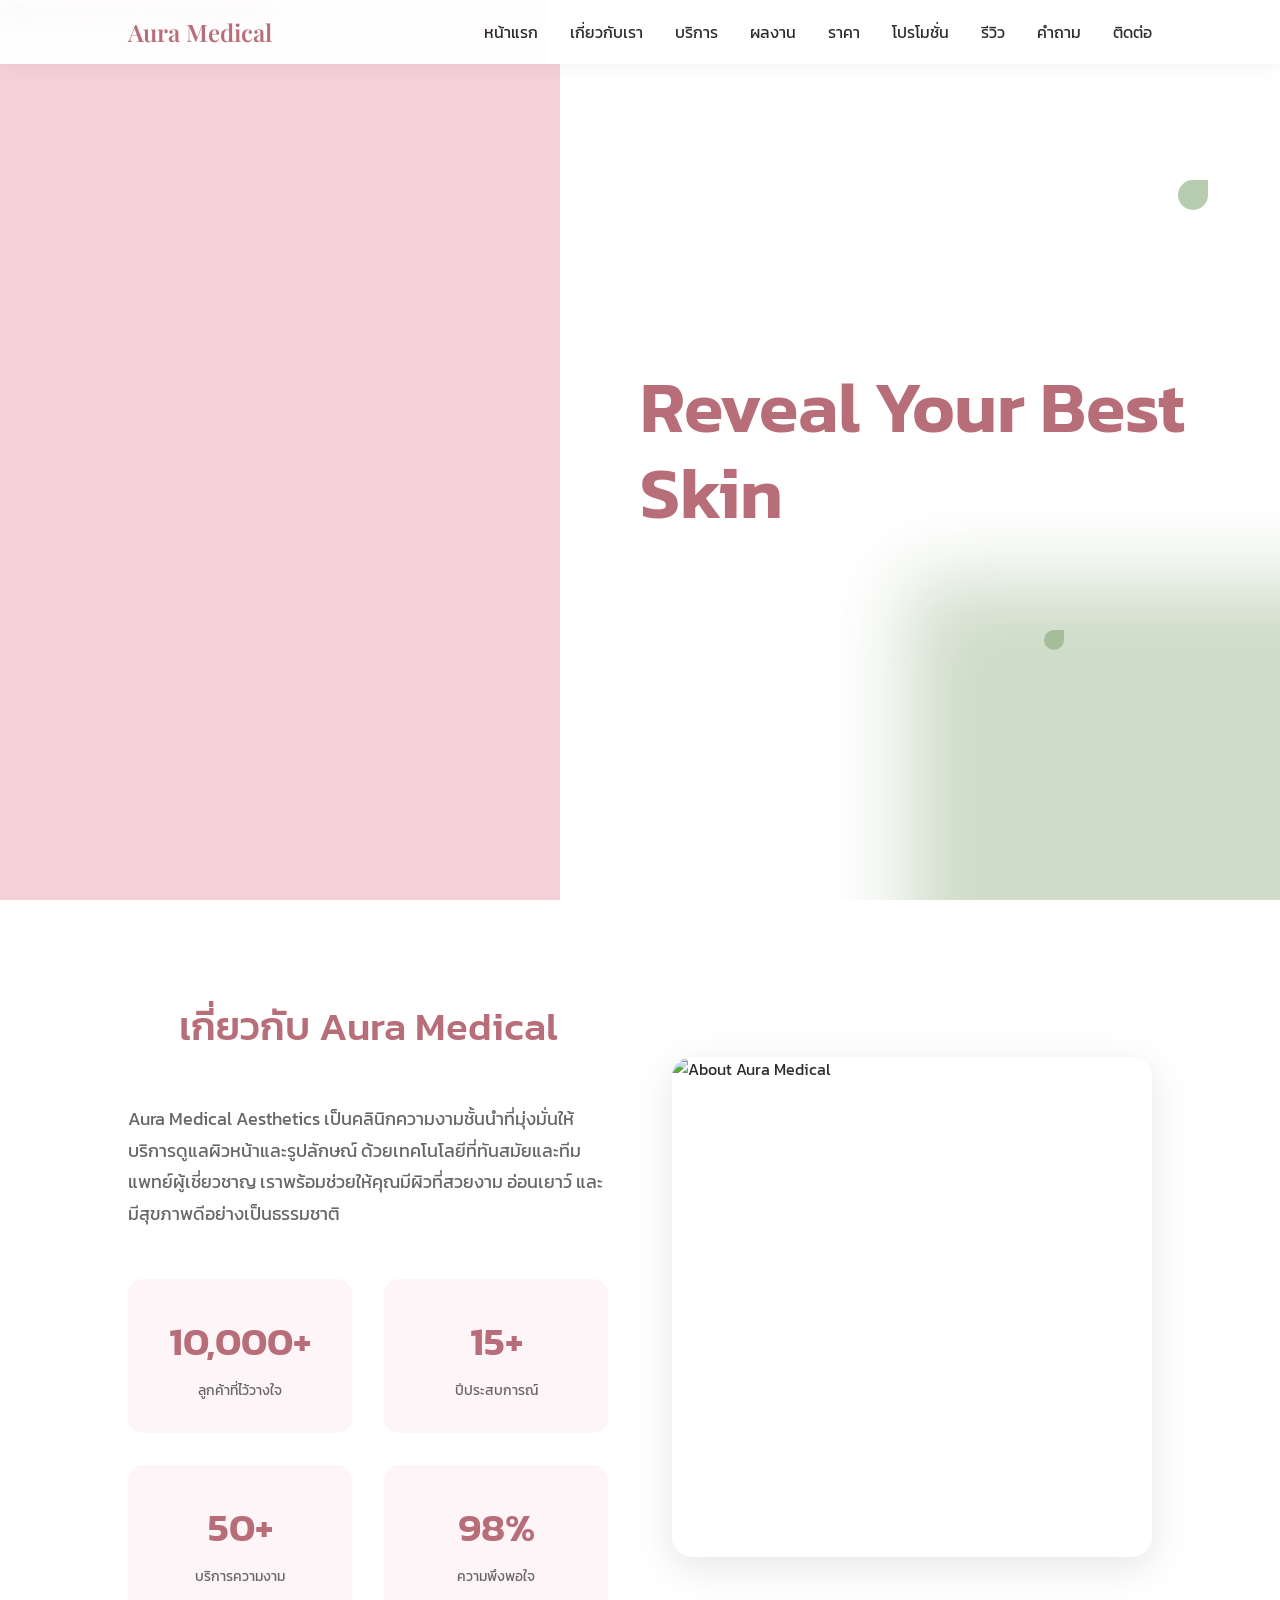
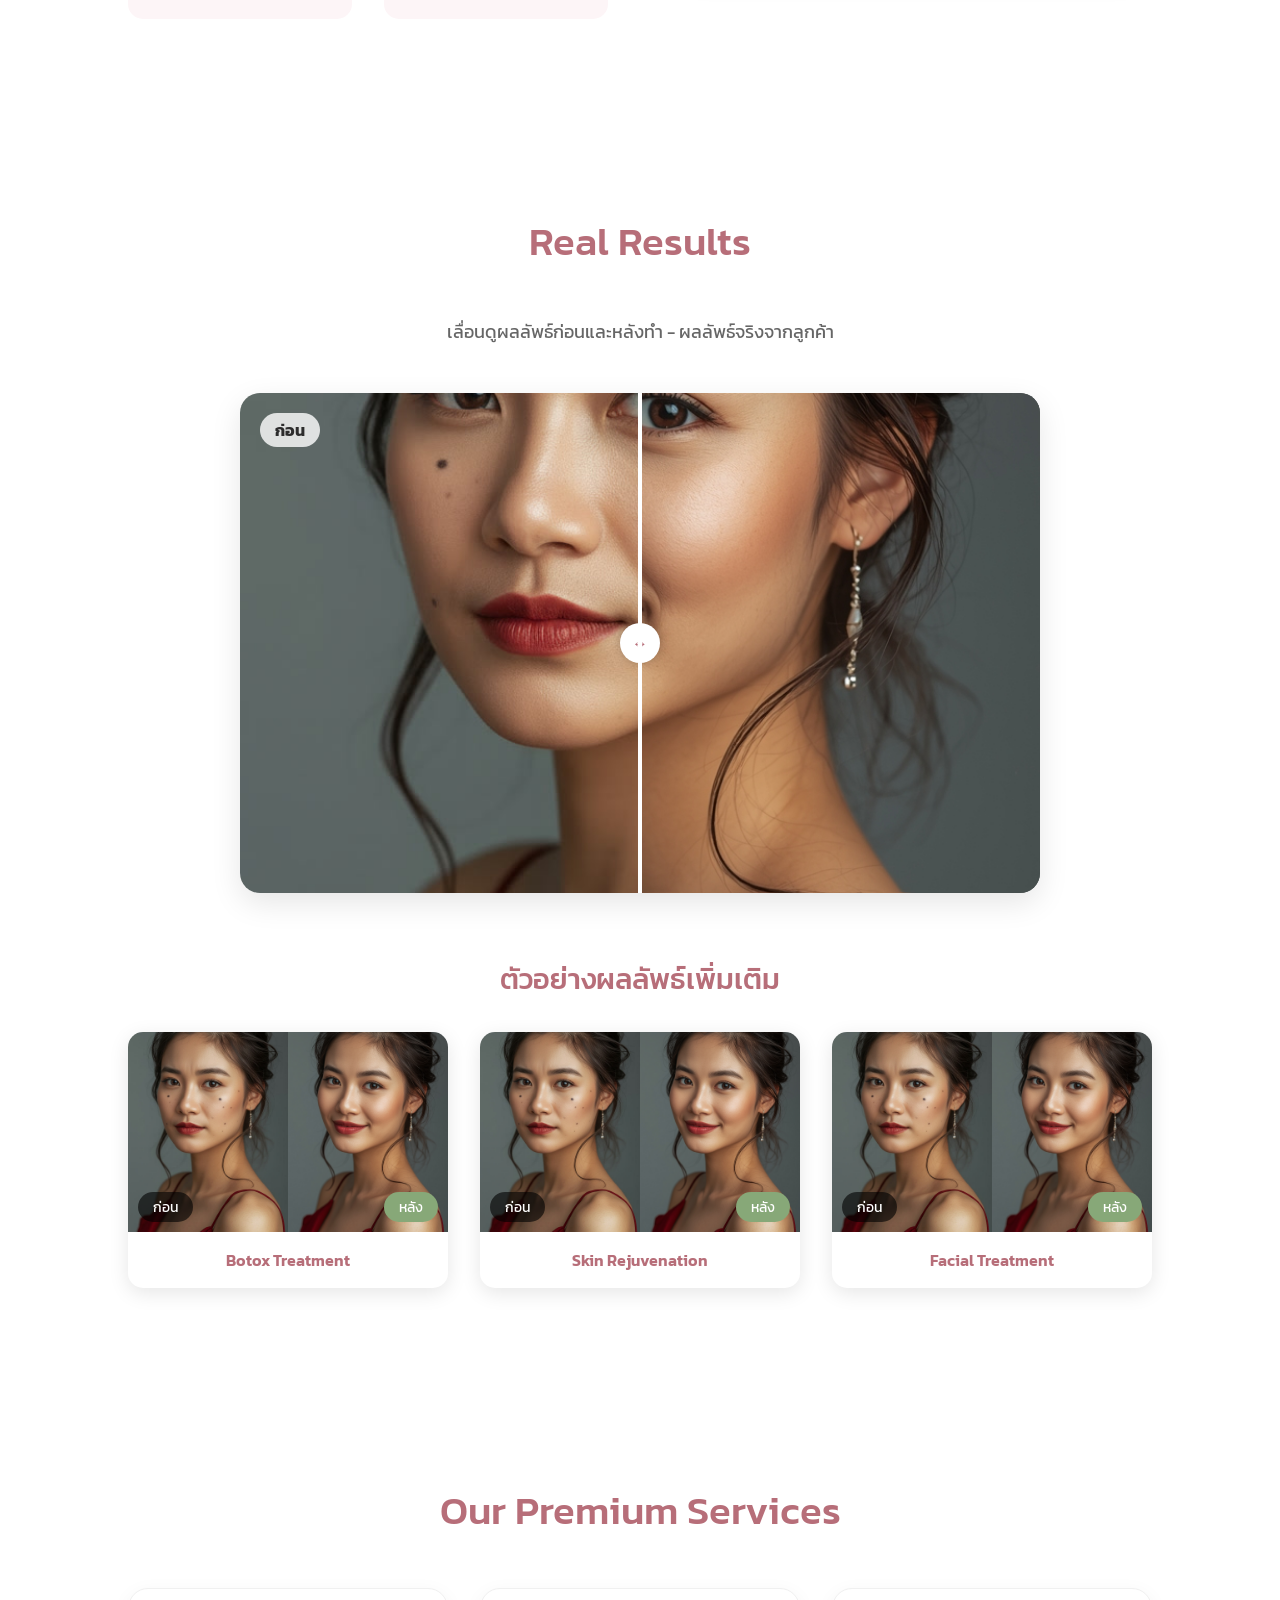
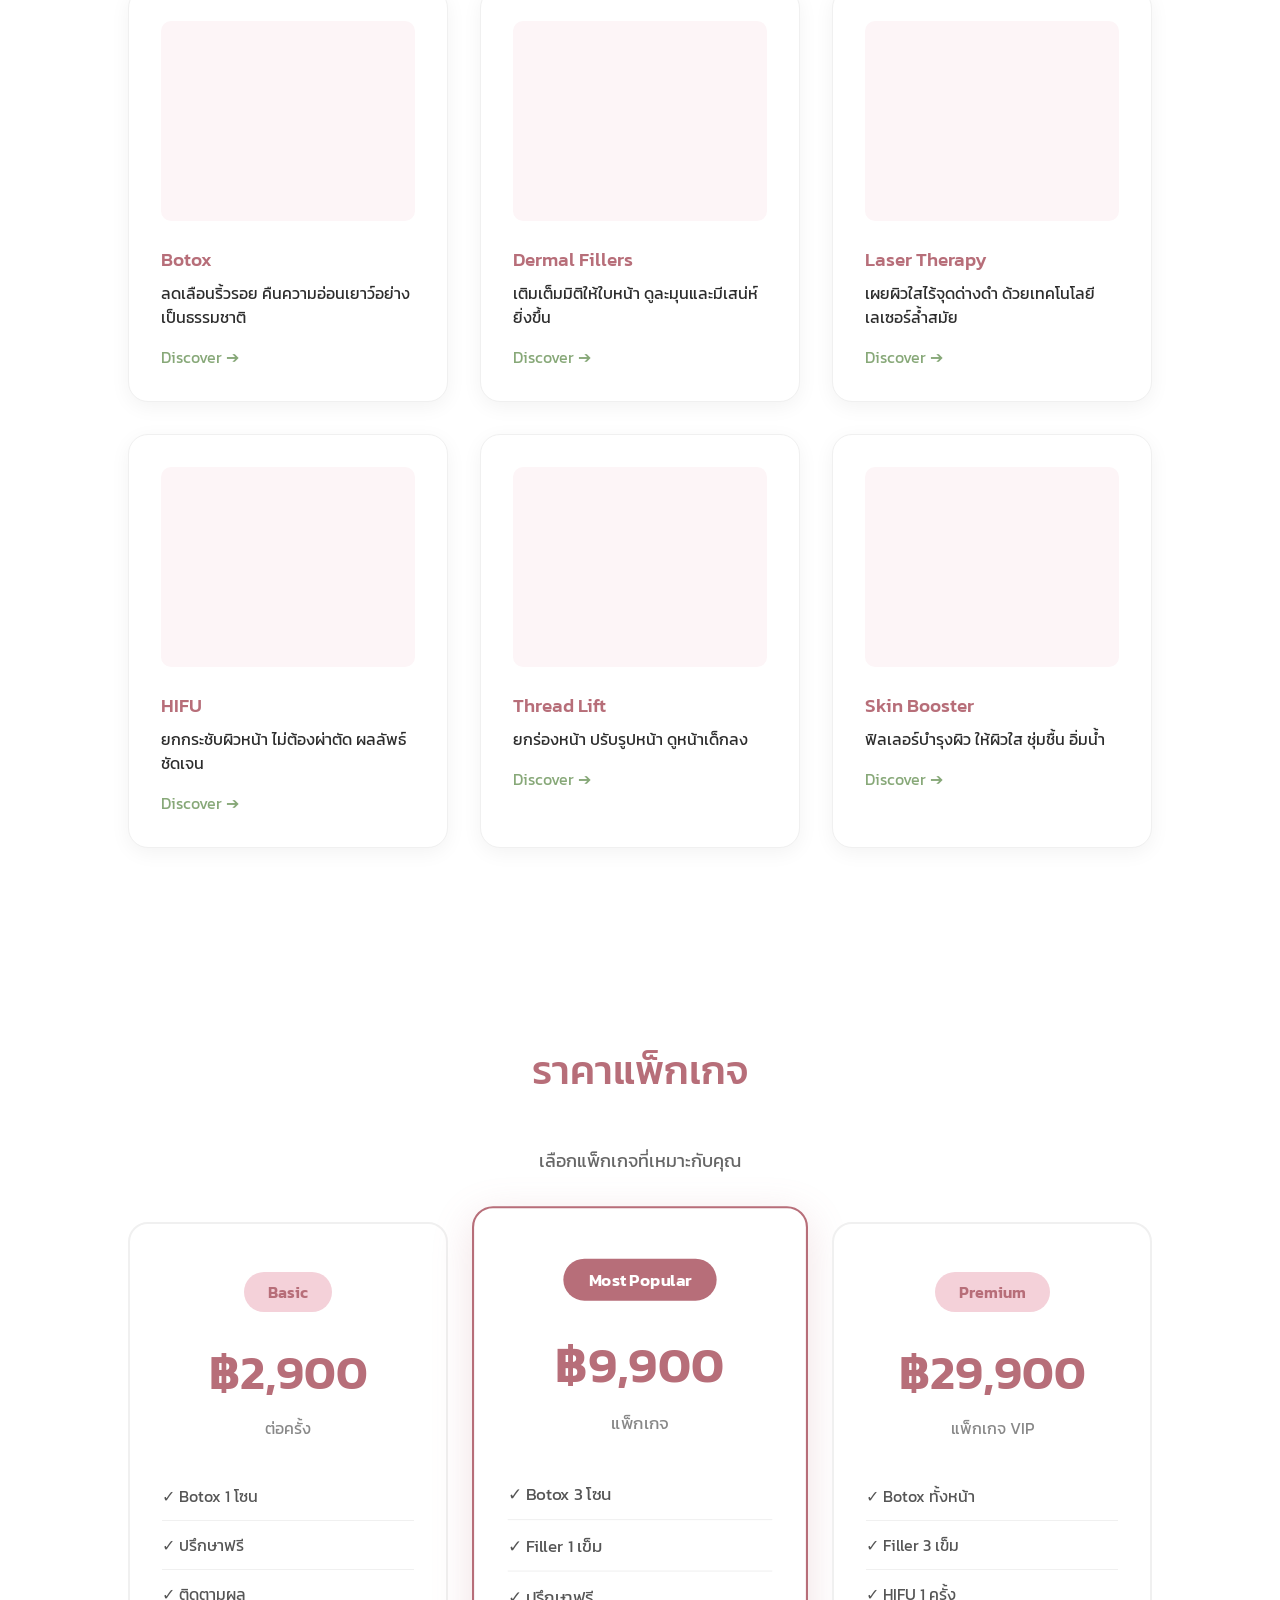
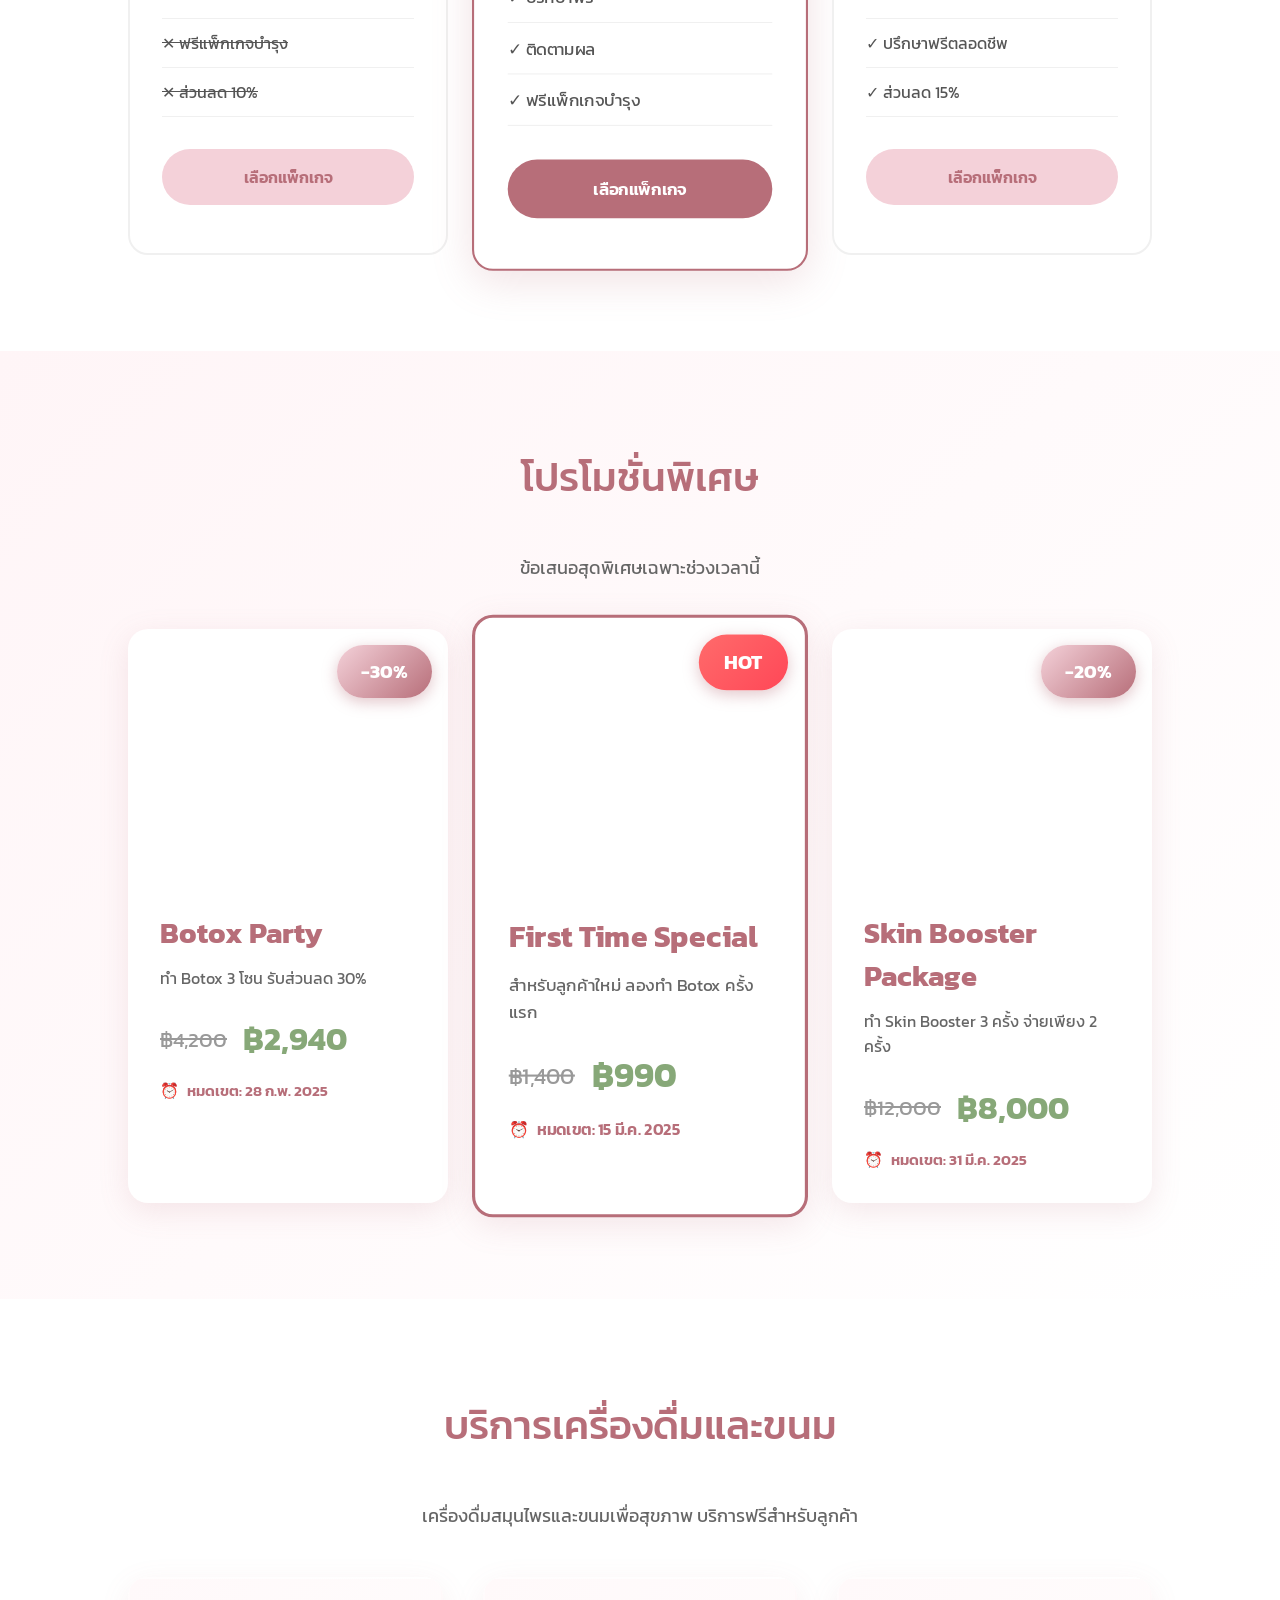
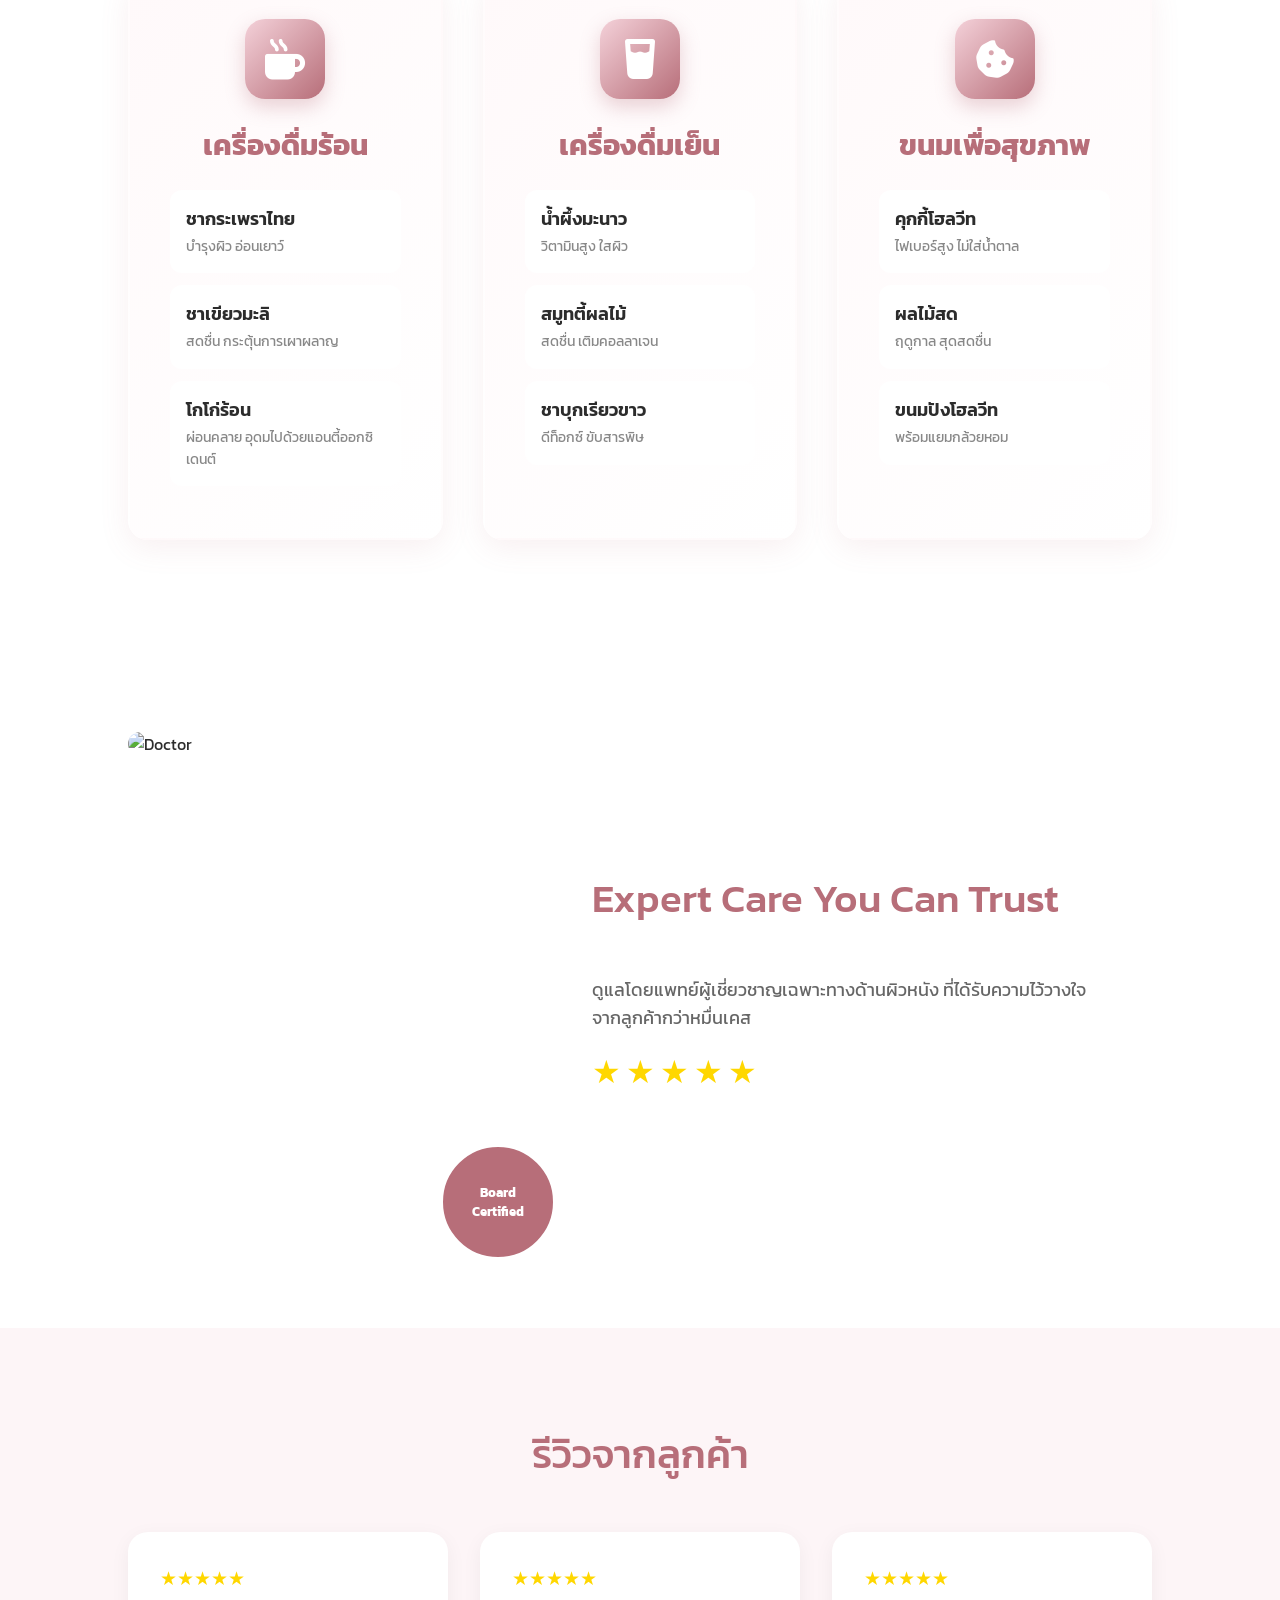
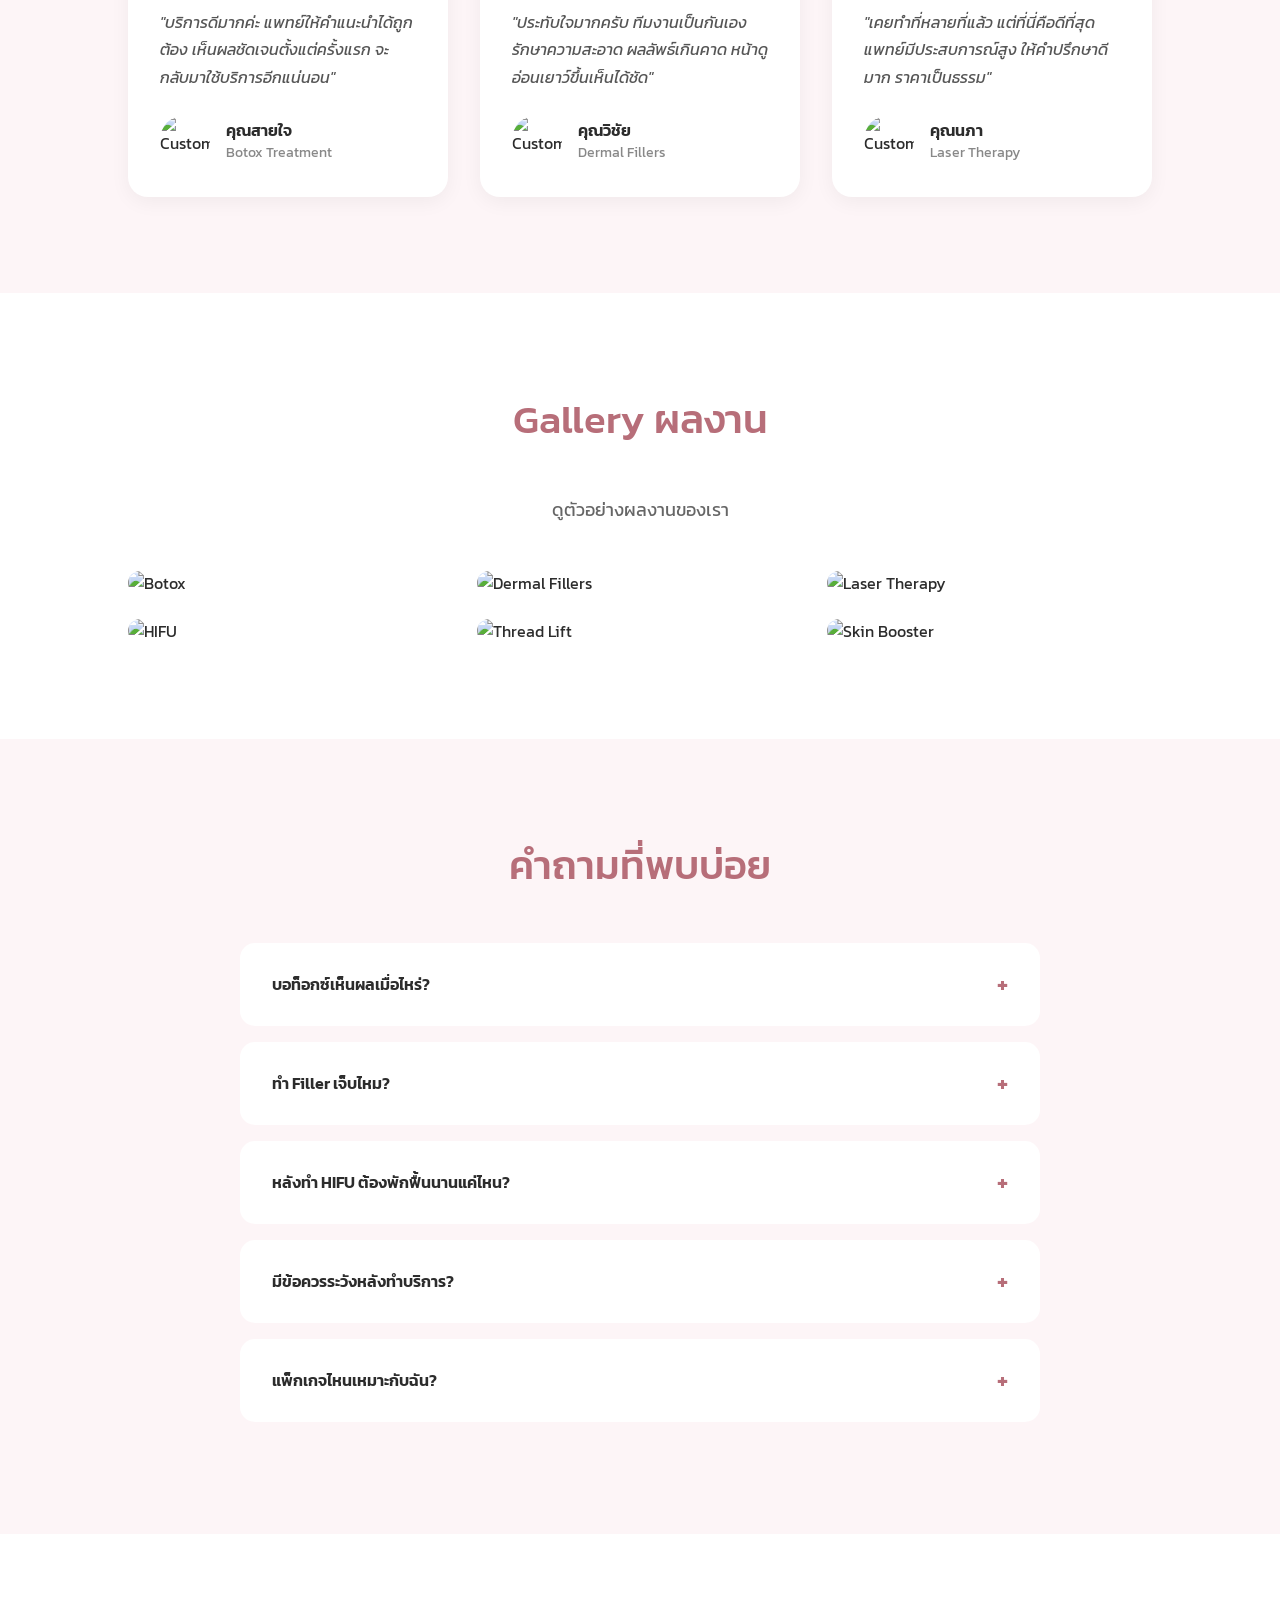
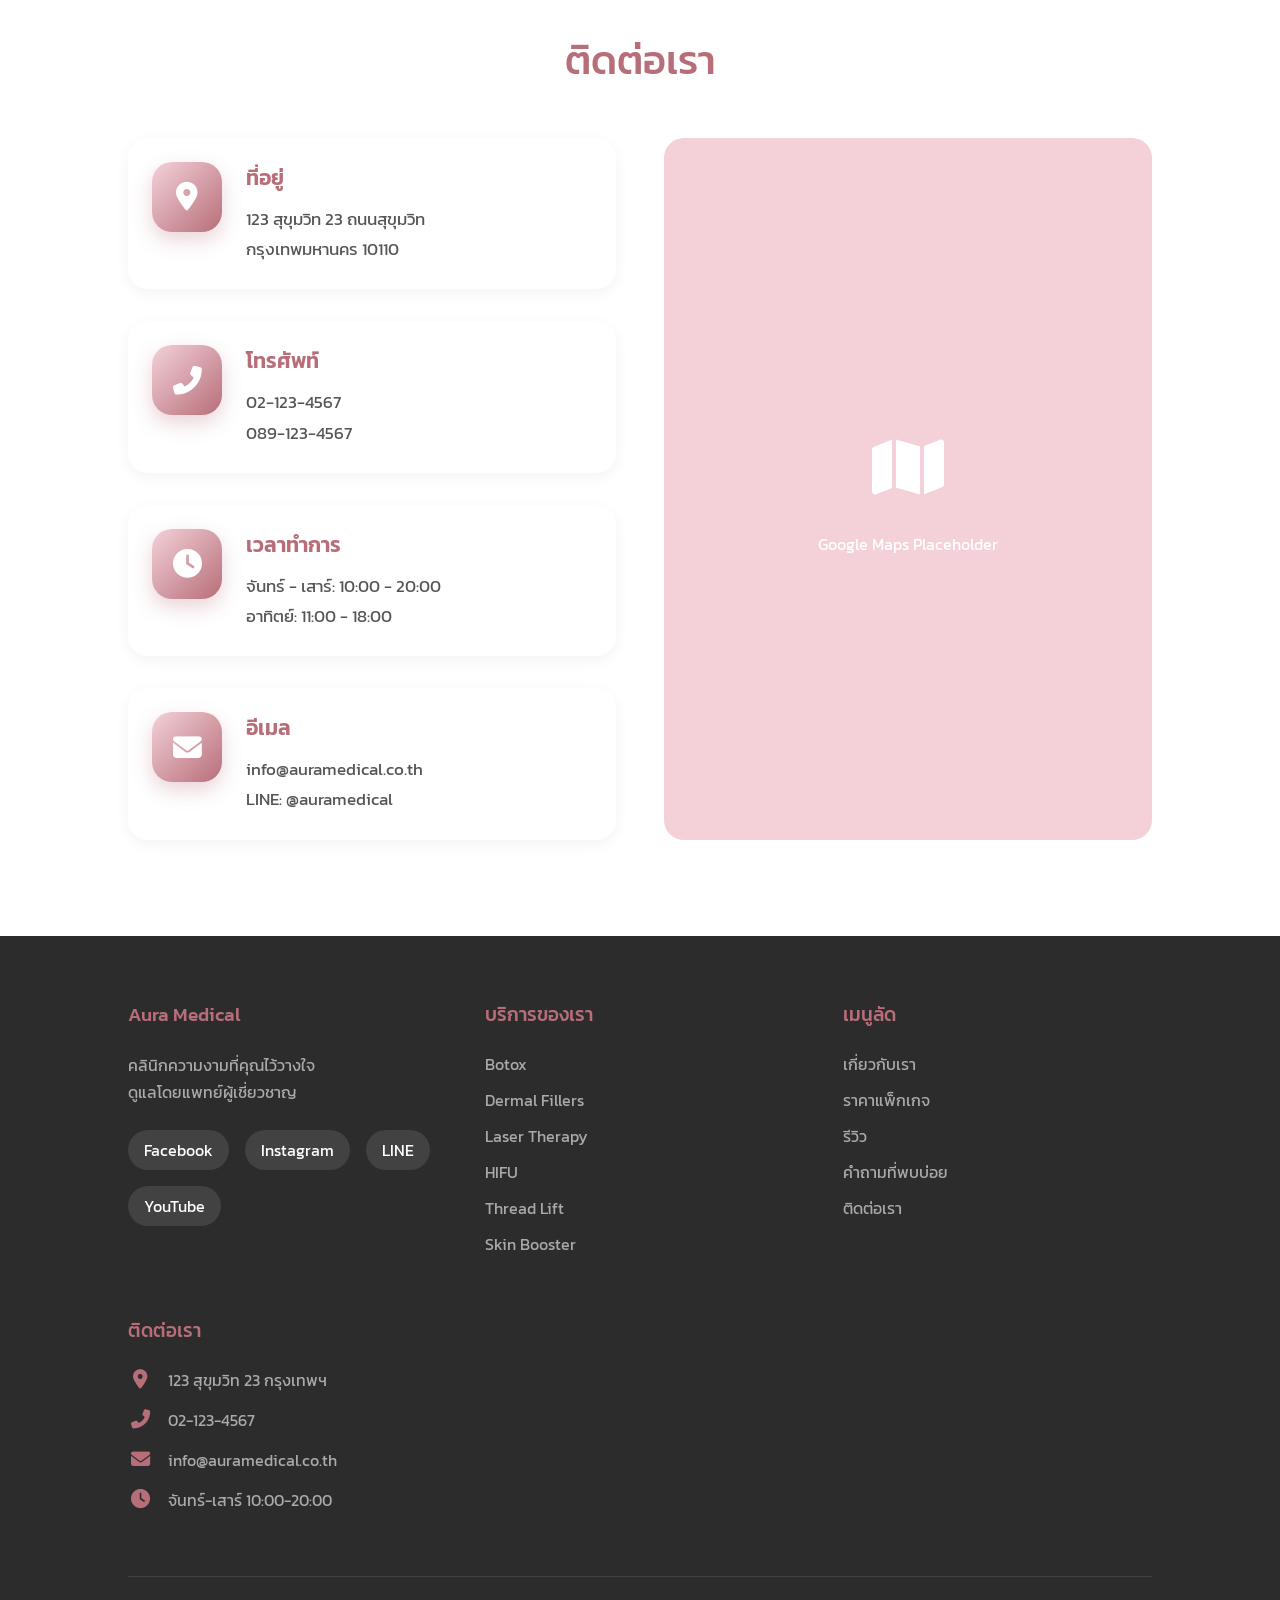
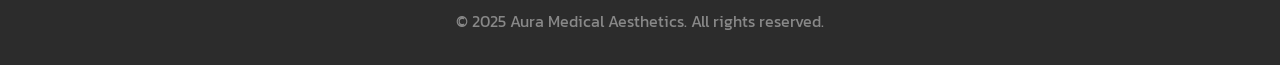
==== commit 83088445: "Add promotions and refreshments sections - Added promotions section with 3 special offer cards - Add" ====
--- a/index.html
+++ b/index.html
@@ -27,6 +27,7 @@
                 <a href="#services" class="nav-link">บริการ</a>
                 <a href="#results" class="nav-link">ผลงาน</a>
                 <a href="#pricing" class="nav-link">ราคา</a>
+                <a href="#promotions" class="nav-link">โปรโมชั่น</a>
                 <a href="#testimonials" class="nav-link">รีวิว</a>
                 <a href="#faq" class="nav-link">คำถาม</a>
                 <a href="#contact" class="nav-link">ติดต่อ</a>
@@ -222,6 +223,125 @@
         </div>
     </section>
 
+    <!-- Promotions Section -->
+    <section class="section-padding promotions-section" id="promotions">
+        <h2 class="section-title">โปรโมชั่นพิเศษ</h2>
+        <p class="section-subtitle">ข้อเสนอสุดพิเศษเฉพาะช่วงเวลานี้</p>
+        <div class="promotions-grid">
+            <!-- Promotion Card 1 -->
+            <div class="promo-card">
+                <div class="promo-image" style="background-image: url('https://images.unsplash.com/photo-1570172619644-dfd03ed5d881?w=600&auto=format&fit=crop&q=80'); background-size: cover; background-position: center;"></div>
+                <div class="promo-badge">-30%</div>
+                <div class="promo-content">
+                    <h3>Botox Party</h3>
+                    <p>ทำ Botox 3 โซน รับส่วนลด 30%</p>
+                    <div class="promo-price">
+                        <span class="original-price">฿4,200</span>
+                        <span class="special-price">฿2,940</span>
+                    </div>
+                    <div class="promo-valid">หมดเขต: 28 ก.พ. 2025</div>
+                </div>
+            </div>
+
+            <!-- Promotion Card 2 -->
+            <div class="promo-card featured">
+                <div class="promo-image" style="background-image: url('https://images.unsplash.com/photo-1616394584738-fc6e612e71b9?w=600&auto=format&fit=crop&q=80'); background-size: cover; background-position: center;"></div>
+                <div class="promo-badge hot">HOT</div>
+                <div class="promo-content">
+                    <h3>First Time Special</h3>
+                    <p>สำหรับลูกค้าใหม่ ลองทำ Botox ครั้งแรก</p>
+                    <div class="promo-price">
+                        <span class="original-price">฿1,400</span>
+                        <span class="special-price">฿990</span>
+                    </div>
+                    <div class="promo-valid">หมดเขต: 15 มี.ค. 2025</div>
+                </div>
+            </div>
+
+            <!-- Promotion Card 3 -->
+            <div class="promo-card">
+                <div class="promo-image" style="background-image: url('https://images.unsplash.com/photo-1598440947619-2c35fc9aa908?w=600&auto=format&fit=crop&q=80'); background-size: cover; background-position: center;"></div>
+                <div class="promo-badge">-20%</div>
+                <div class="promo-content">
+                    <h3>Skin Booster Package</h3>
+                    <p>ทำ Skin Booster 3 ครั้ง จ่ายเพียง 2 ครั้ง</p>
+                    <div class="promo-price">
+                        <span class="original-price">฿12,000</span>
+                        <span class="special-price">฿8,000</span>
+                    </div>
+                    <div class="promo-valid">หมดเขต: 31 มี.ค. 2025</div>
+                </div>
+            </div>
+        </div>
+    </section>
+
+    <!-- Refreshments Menu Section -->
+    <section class="section-padding refreshments-section" id="refreshments">
+        <h2 class="section-title">บริการเครื่องดื่มและขนม</h2>
+        <p class="section-subtitle">เครื่องดื่มสมุนไพรและขนมเพื่อสุขภาพ บริการฟรีสำหรับลูกค้า</p>
+        <div class="refreshments-grid">
+            <!-- Hot Drinks -->
+            <div class="refreshment-category">
+                <div class="category-icon"><i class="fas fa-mug-hot"></i></div>
+                <h3>เครื่องดื่มร้อน</h3>
+                <ul class="menu-list">
+                    <li class="menu-item">
+                        <span class="menu-name">ชากระเพราไทย</span>
+                        <span class="menu-desc">บำรุงผิว อ่อนเยาว์</span>
+                    </li>
+                    <li class="menu-item">
+                        <span class="menu-name">ชาเขียวมะลิ</span>
+                        <span class="menu-desc">สดชื่น กระตุ้นการเผาผลาญ</span>
+                    </li>
+                    <li class="menu-item">
+                        <span class="menu-name">โกโก่ร้อน</span>
+                        <span class="menu-desc">ผ่อนคลาย อุดมไปด้วยแอนตี้ออกซิเดนต์</span>
+                    </li>
+                </ul>
+            </div>
+
+            <!-- Cold Drinks -->
+            <div class="refreshment-category">
+                <div class="category-icon"><i class="fas fa-glass-water"></i></div>
+                <h3>เครื่องดื่มเย็น</h3>
+                <ul class="menu-list">
+                    <li class="menu-item">
+                        <span class="menu-name">น้ำผึ้งมะนาว</span>
+                        <span class="menu-desc">วิตามินสูง ใสผิว</span>
+                    </li>
+                    <li class="menu-item">
+                        <span class="menu-name">สมูทตี้ผลไม้</span>
+                        <span class="menu-desc">สดชื่น เติมคอลลาเจน</span>
+                    </li>
+                    <li class="menu-item">
+                        <span class="menu-name">ชาบุกเรียวขาว</span>
+                        <span class="menu-desc">ดีท็อกซ์ ขับสารพิษ</span>
+                    </li>
+                </ul>
+            </div>
+
+            <!-- Snacks -->
+            <div class="refreshment-category">
+                <div class="category-icon"><i class="fas fa-cookie-bite"></i></div>
+                <h3>ขนมเพื่อสุขภาพ</h3>
+                <ul class="menu-list">
+                    <li class="menu-item">
+                        <span class="menu-name">คุกกี้โฮลวีท</span>
+                        <span class="menu-desc">ไฟเบอร์สูง ไม่ใส่น้ำตาล</span>
+                    </li>
+                    <li class="menu-item">
+                        <span class="menu-name">ผลไม้สด</span>
+                        <span class="menu-desc">ฤดูกาล สุดสดชื่น</span>
+                    </li>
+                    <li class="menu-item">
+                        <span class="menu-name">ขนมปังโฮลวีท</span>
+                        <span class="menu-desc">พร้อมแยมกล้วยหอม</span>
+                    </li>
+                </ul>
+            </div>
+        </div>
+    </section>
+
     <!-- Trust Section with Doctor -->
     <section class="section-padding trust-section">
         <div class="doctor-img-wrapper">
--- a/css/styles.css
+++ b/css/styles.css
@@ -889,6 +889,176 @@
     padding-top: 2rem;
     border-top: 1px solid rgba(255,255,255,0.1);
     color: #888;
+}
+
+/* --- Promotions Section --- */
+.promotions-section {
+    background: linear-gradient(135deg, #fff5f7 0%, #ffffff 100%);
+}
+.promotions-grid {
+    display: grid;
+    grid-template-columns: repeat(auto-fit, minmax(300px, 1fr));
+    gap: 2rem;
+    max-width: 1200px;
+    margin: 3rem auto 0;
+}
+.promo-card {
+    background: white;
+    border-radius: 20px;
+    overflow: hidden;
+    box-shadow: 0 8px 30px rgba(183, 110, 121, 0.15);
+    transition: all 0.4s ease;
+    position: relative;
+}
+.promo-card:hover {
+    transform: translateY(-10px);
+    box-shadow: 0 15px 40px rgba(183, 110, 121, 0.25);
+}
+.promo-card.featured {
+    border: 3px solid var(--rose-gold);
+    transform: scale(1.05);
+}
+.promo-card.featured:hover {
+    transform: scale(1.05) translateY(-10px);
+}
+.promo-image {
+    width: 100%;
+    height: 250px;
+    position: relative;
+}
+.promo-badge {
+    position: absolute;
+    top: 1rem;
+    right: 1rem;
+    background: linear-gradient(135deg, var(--soft-pink) 0%, var(--rose-gold) 100%);
+    color: white;
+    padding: 0.75rem 1.5rem;
+    border-radius: 50px;
+    font-weight: 700;
+    font-size: 1.2rem;
+    box-shadow: 0 4px 15px rgba(183, 110, 121, 0.4);
+}
+.promo-badge.hot {
+    background: linear-gradient(135deg, #ff6b6b 0%, #ff4757 100%);
+    animation: pulse 2s infinite;
+}
+@keyframes pulse {
+    0%, 100% { transform: scale(1); }
+    50% { transform: scale(1.1); }
+}
+.promo-content {
+    padding: 2rem;
+}
+.promo-content h3 {
+    color: var(--rose-gold);
+    font-size: 1.8rem;
+    margin-bottom: 0.75rem;
+    font-weight: 700;
+}
+.promo-content p {
+    color: #666;
+    margin-bottom: 1.5rem;
+    line-height: 1.6;
+}
+.promo-price {
+    display: flex;
+    align-items: center;
+    gap: 1rem;
+    margin-bottom: 1rem;
+}
+.original-price {
+    text-decoration: line-through;
+    color: #999;
+    font-size: 1.3rem;
+}
+.special-price {
+    color: var(--sage-green);
+    font-size: 2rem;
+    font-weight: 700;
+}
+.promo-valid {
+    color: var(--rose-gold);
+    font-size: 0.95rem;
+    font-weight: 600;
+    display: flex;
+    align-items: center;
+    gap: 0.5rem;
+}
+.promo-valid::before {
+    content: '⏰';
+}
+
+/* --- Refreshments Section --- */
+.refreshments-section {
+    background: white;
+}
+.refreshments-grid {
+    display: grid;
+    grid-template-columns: repeat(auto-fit, minmax(280px, 1fr));
+    gap: 2.5rem;
+    max-width: 1200px;
+    margin: 3rem auto 0;
+}
+.refreshment-category {
+    background: linear-gradient(135deg, #fff9fa 0%, #ffffff 100%);
+    border-radius: 20px;
+    padding: 2.5rem;
+    box-shadow: 0 8px 30px rgba(183, 110, 121, 0.1);
+    transition: all 0.3s ease;
+    border: 2px solid transparent;
+}
+.refreshment-category:hover {
+    transform: translateY(-5px);
+    box-shadow: 0 12px 40px rgba(183, 110, 121, 0.2);
+    border-color: var(--soft-pink);
+}
+.category-icon {
+    width: 80px;
+    height: 80px;
+    background: linear-gradient(135deg, var(--soft-pink) 0%, var(--rose-gold) 100%);
+    border-radius: 20px;
+    display: flex;
+    align-items: center;
+    justify-content: center;
+    margin: 0 auto 1.5rem;
+    font-size: 2.5rem;
+    color: white;
+    box-shadow: 0 8px 20px rgba(183, 110, 121, 0.3);
+}
+.refreshment-category h3 {
+    color: var(--rose-gold);
+    font-size: 1.8rem;
+    text-align: center;
+    margin-bottom: 1.5rem;
+    font-weight: 700;
+}
+.menu-list {
+    list-style: none;
+}
+.menu-item {
+    padding: 1rem;
+    margin-bottom: 0.75rem;
+    background: white;
+    border-radius: 12px;
+    transition: all 0.3s ease;
+    cursor: default;
+}
+.menu-item:hover {
+    transform: translateX(5px);
+    box-shadow: 0 4px 15px rgba(183, 110, 121, 0.1);
+}
+.menu-name {
+    display: block;
+    color: var(--text-dark);
+    font-weight: 600;
+    font-size: 1.1rem;
+    margin-bottom: 0.25rem;
+}
+.menu-desc {
+    display: block;
+    color: #888;
+    font-size: 0.9rem;
+    line-height: 1.5;
 }
 
 /* --- Responsive Design --- */
@@ -941,7 +1111,9 @@
     }
     .treatment-grid,
     .pricing-grid,
-    .testimonials-grid {
+    .testimonials-grid,
+    .promotions-grid,
+    .refreshments-grid {
         grid-template-columns: 1fr;
     }
     .gallery-grid {
@@ -966,4 +1138,18 @@
     .contact-details p {
         font-size: 0.95rem;
     }
-}
+    .promo-card.featured {
+        transform: scale(1);
+    }
+    .promo-card.featured:hover {
+        transform: translateY(-10px);
+    }
+    .category-icon {
+        width: 60px;
+        height: 60px;
+        font-size: 2rem;
+    }
+    .refreshment-category {
+        padding: 1.5rem;
+    }
+}
